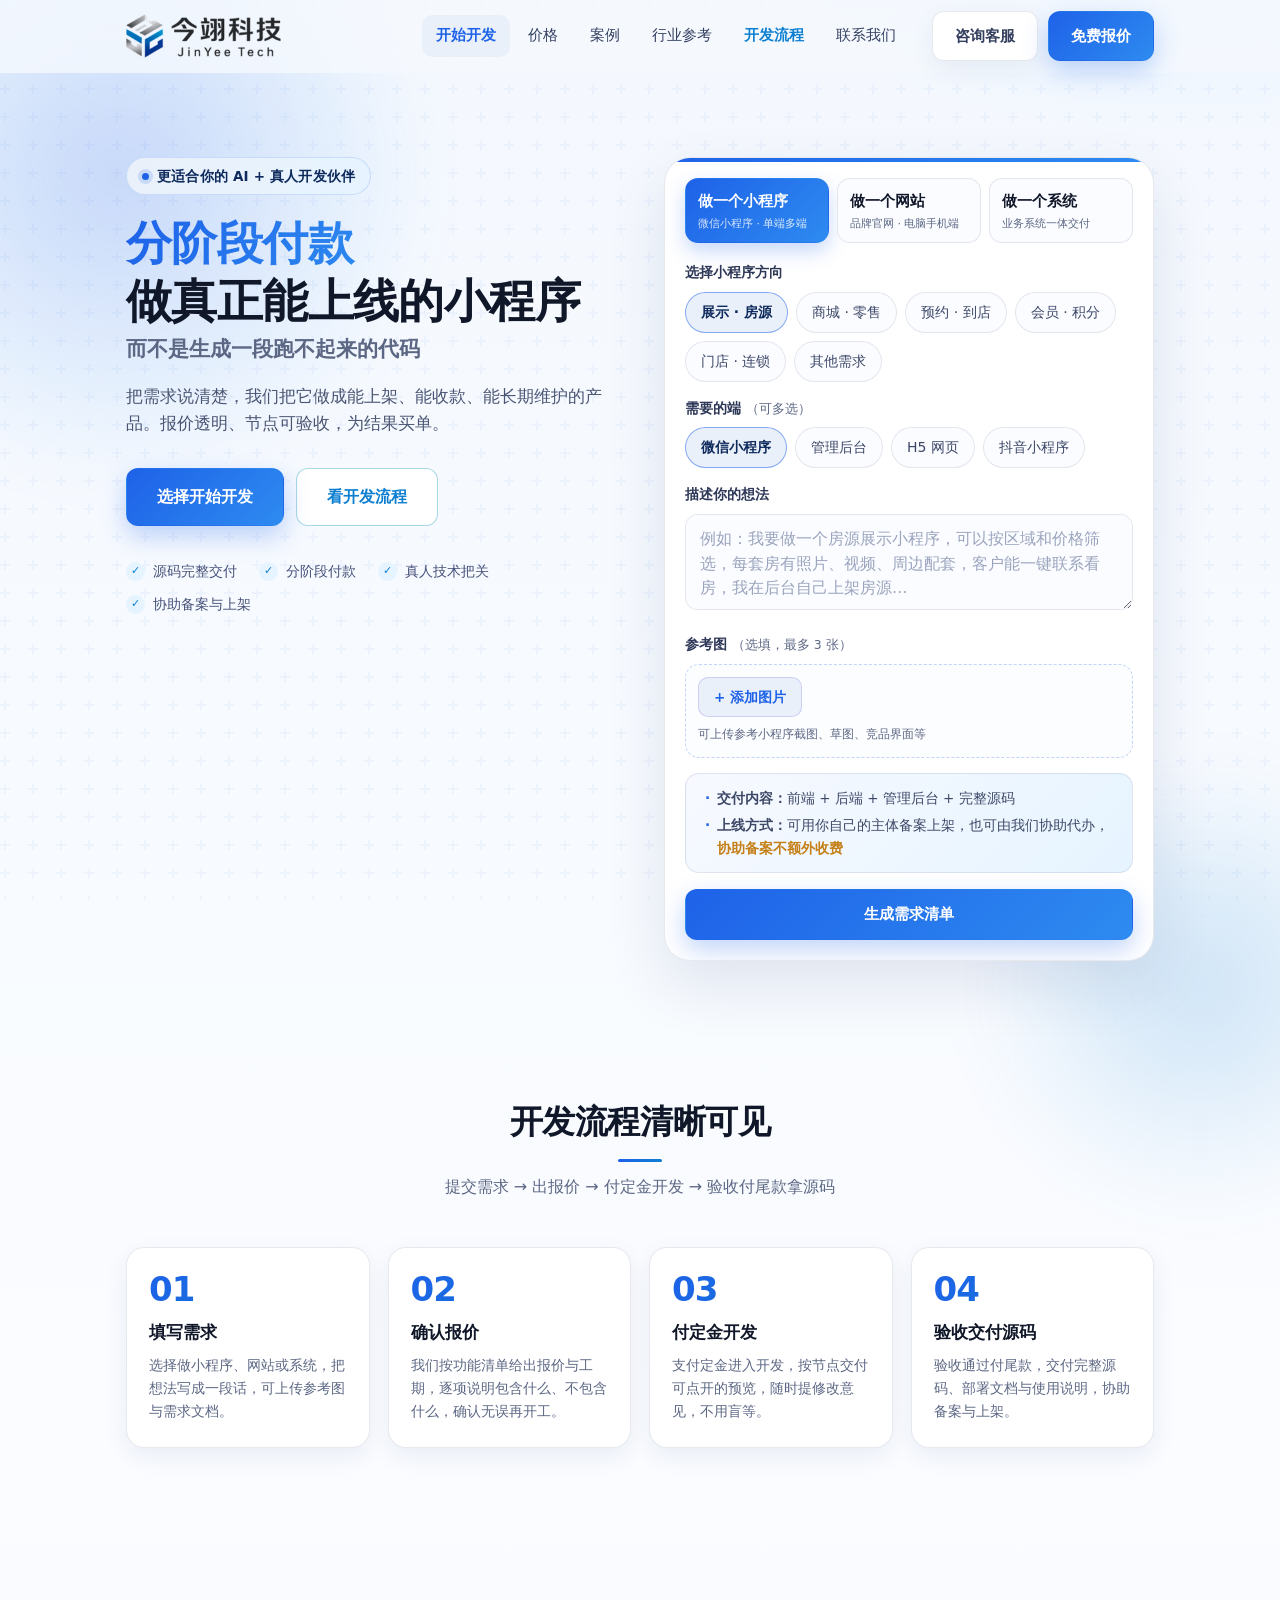
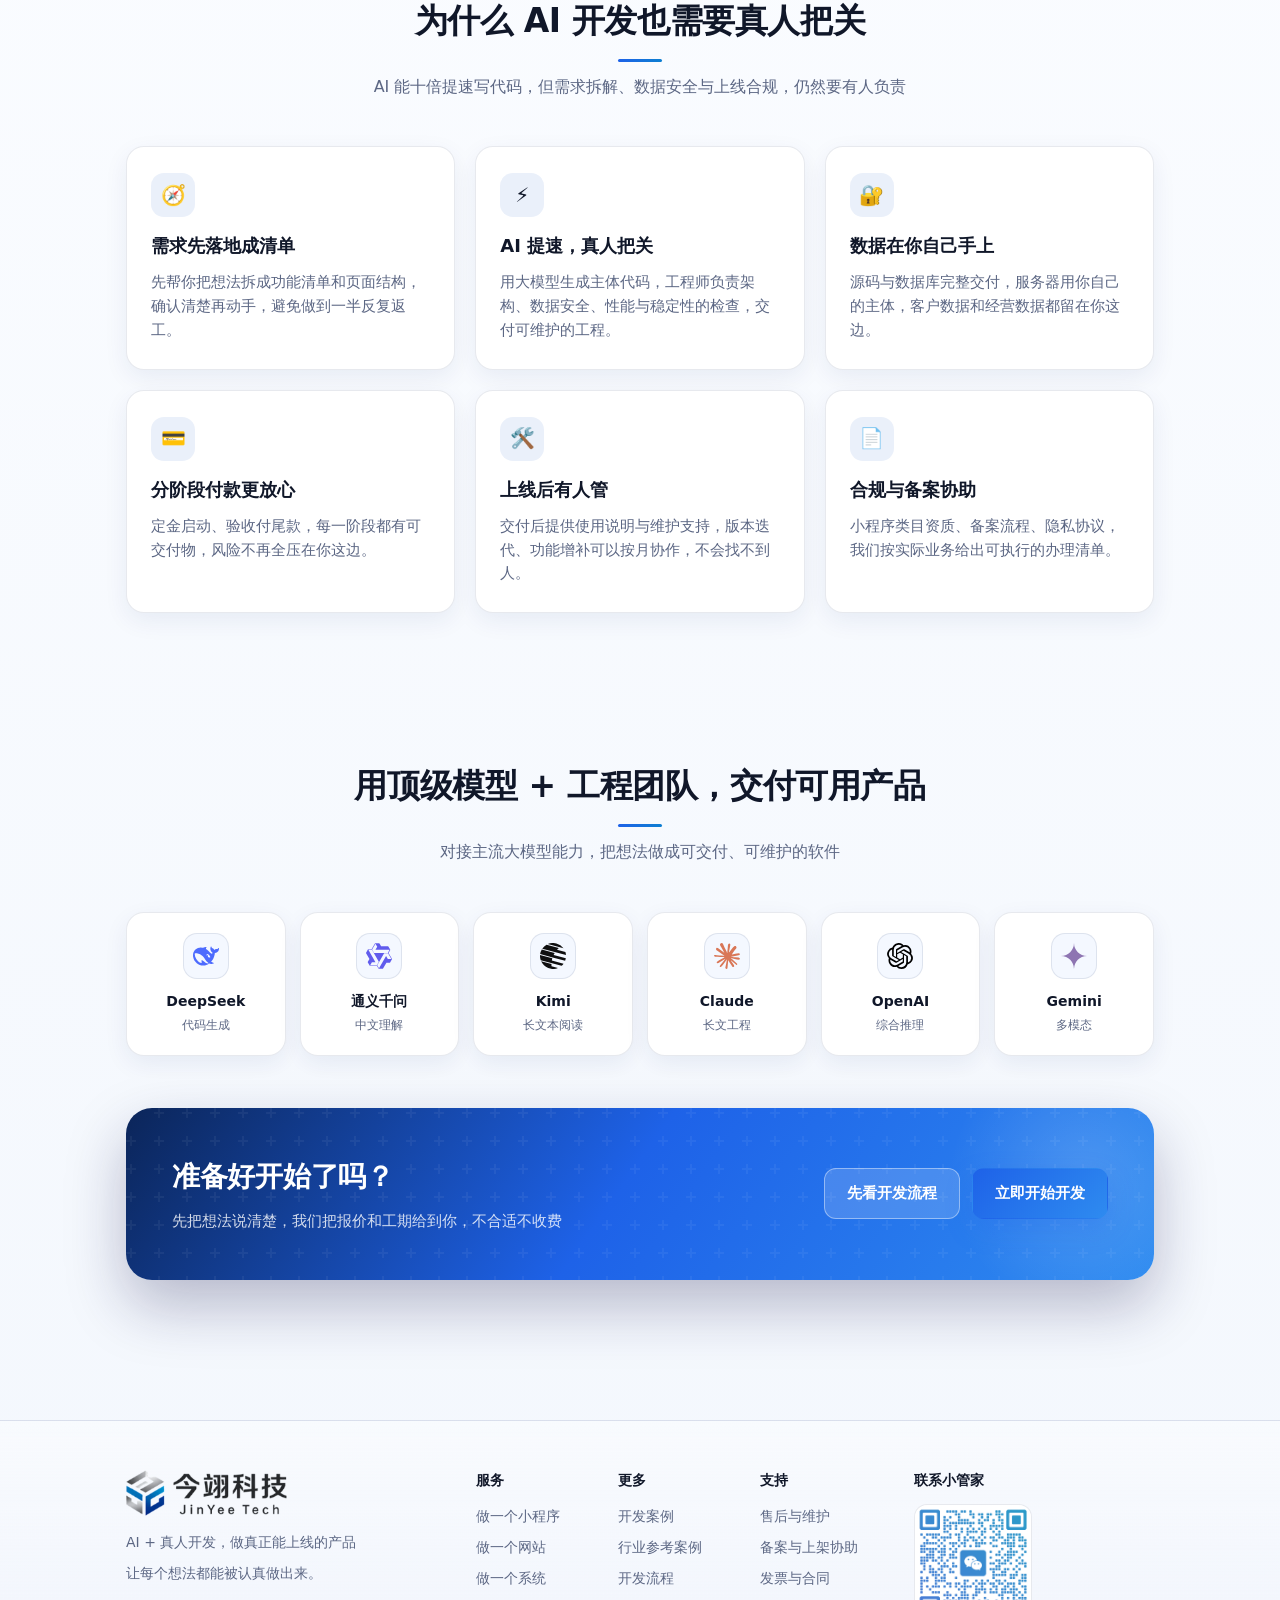
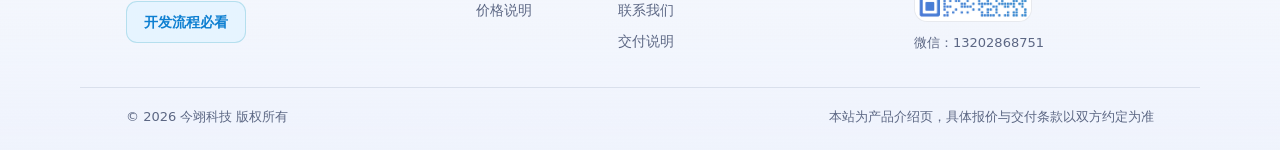
==== index.html @ a33adaff "Auto-push new leads to WeChat via PushPlus (token split)" ====
<!DOCTYPE html>
<html lang="zh-CN">
<head>
<meta charset="UTF-8">
<meta name="viewport" content="width=device-width, initial-scale=1.0">
<title>今翊科技 · AI 赋能开发小程序 | 分阶段付款做真正能上线的产品</title>
<meta name="keywords" content="今翊科技,AI开发小程序,小程序定制,AI赋能开发,分阶段付款,小程序外包,源码交付">
<meta name="description" content="今翊科技——AI + 真人开发，把需求做成能上架、能收款、能长期维护的小程序与系统。分阶段付款，验收付尾款，源码交付。">
<link rel="stylesheet" href="assets/css/style.css">
</head>
<body>

<header class="site-header" id="siteHeader">
  <div class="container header-inner">
    <a class="brand" href="index.html">
      <img class="site-logo" src="assets/img/logo.png" alt="今翊科技 JinYee Tech" width="161" height="46" decoding="async">
    </a>
    <nav class="nav" id="mainNav">
      <a href="index.html#start" class="active">开始开发</a>
      <a href="pricing.html">价格</a>
      <a href="cases.html">案例</a>
      <a href="reference.html">行业参考</a>
      <a href="guide.html" class="nav-guide">开发流程</a>
      <a href="contact.html">联系我们</a>
    </nav>
    <div class="header-actions">
      <a class="btn btn-ghost" href="contact.html">咨询客服</a>
      <a class="btn btn-primary" href="#studio">免费报价</a>
      <button class="nav-toggle" id="navToggle" aria-label="菜单"><span></span><span></span><span></span></button>
    </div>
  </div>
</header>

<main>

<!-- ============ Hero + 报价工作台 ============ -->
<section class="hero" id="start">
  <div class="container hero-grid">
    <div class="hero-copy">
      <div class="eyebrow">更适合你的 AI + 真人开发伙伴</div>
      <h1 class="hero-brand">
        <span>分阶段付款</span>
        <span>做真正能上线的小程序</span>
        <small>而不是生成一段跑不起来的代码</small>
      </h1>
      <p class="hero-desc">把需求说清楚，我们把它做成能上架、能收款、能长期维护的产品。报价透明、节点可验收，为结果买单。</p>
      <div class="hero-ctas">
        <a class="btn btn-primary btn-lg" href="#studio">选择开始开发</a>
        <a class="btn btn-guide btn-lg" href="guide.html">看开发流程</a>
      </div>
      <ul class="hero-trust">
        <li>源码完整交付</li>
        <li>分阶段付款</li>
        <li>真人技术把关</li>
        <li>协助备案与上架</li>
      </ul>
    </div>

    <div class="studio" id="studio">
      <div class="studio-tabs">
        <button type="button" class="studio-tab active" data-panel="panelMini">
          <strong>做一个小程序</strong>
          <span>微信小程序 · 单端多端</span>
        </button>
        <button type="button" class="studio-tab" data-panel="panelWebsite">
          <strong>做一个网站</strong>
          <span>品牌官网 · 电脑手机端</span>
        </button>
        <button type="button" class="studio-tab" data-panel="panelSystem">
          <strong>做一个系统</strong>
          <span>业务系统一体交付</span>
        </button>
      </div>

      <!-- 小程序 -->
      <div class="studio-panel" id="panelMini">
        <div class="field">
          <label>选择小程序方向</label>
          <div class="chip-row" id="miniChips">
            <button type="button" class="chip active" data-name="展示/房源类" data-type="mini" data-id="mini_show">展示 · 房源</button>
            <button type="button" class="chip" data-name="商城 · 零售" data-type="mini" data-id="mini_mall">商城 · 零售</button>
            <button type="button" class="chip" data-name="预约 · 到店服务" data-type="mini" data-id="mini_book">预约 · 到店</button>
            <button type="button" class="chip" data-name="会员 · 积分" data-type="mini" data-id="mini_member">会员 · 积分</button>
            <button type="button" class="chip" data-name="门店 · 多店管理" data-type="mini" data-id="mini_store">门店 · 连锁</button>
            <button type="button" class="chip" data-name="其他需求" data-type="mini" data-id="mini_other" data-other="1">其他需求</button>
          </div>
        </div>
        <div class="field">
          <label>需要的端 <span class="opt">（可多选）</span></label>
          <div class="chip-row" id="miniPlatform" data-multi="1">
            <button type="button" class="chip active" data-value="微信小程序">微信小程序</button>
            <button type="button" class="chip" data-value="管理后台">管理后台</button>
            <button type="button" class="chip" data-value="H5 手机网页">H5 网页</button>
            <button type="button" class="chip" data-value="抖音小程序">抖音小程序</button>
          </div>
        </div>
        <div class="field">
          <label>描述你的想法</label>
          <textarea id="miniPrompt" placeholder="例如：我要做一个房源展示小程序，可以按区域和价格筛选，每套房有照片、视频、周边配套，客户能一键联系看房，我在后台自己上架房源…"></textarea>
        </div>
        <div class="field">
          <label>参考图 <span class="opt">（选填，最多 3 张）</span></label>
          <div class="img-upload" data-upload="miniImages" data-max="3">
            <div class="img-upload-previews" id="miniImagePreviews"></div>
            <label class="img-upload-btn">
              <input type="file" id="miniImages" accept="image/*" multiple hidden>
              <span>+ 添加图片</span>
            </label>
            <p class="img-upload-tip">可上传参考小程序截图、草图、竞品界面等</p>
          </div>
        </div>
        <div class="price-note">
          <ul class="price-note-list">
            <li><strong>交付内容：</strong>前端 + 后端 + 管理后台 + 完整源码</li>
            <li><strong>上线方式：</strong>可用你自己的主体备案上架，也可由我们协助代办，<em>协助备案不额外收费</em></li>
          </ul>
        </div>
        <button type="button" class="btn btn-primary btn-block" id="btnQuoteMini">生成需求清单</button>
        <div class="quote-box" id="quoteMini" hidden></div>
      </div>

      <!-- 网站 -->
      <div class="studio-panel" id="panelWebsite" hidden>
        <div class="field">
          <label>是否需要管理后台</label>
          <div class="chip-row" id="websiteChips">
            <button type="button" class="chip active" data-value="0">静态展示</button>
            <button type="button" class="chip" data-value="1">要后台可自助更新</button>
          </div>
        </div>
        <div class="field">
          <label>描述你想要的网站</label>
          <textarea id="websitePrompt" placeholder="例如：我要做一个品牌官网，主打高端定制服务，需要首页、产品、案例、关于我们、咨询留言，电脑和手机都要好看…"></textarea>
        </div>
        <div class="field">
          <label>参考图 <span class="opt">（选填，最多 3 张）</span></label>
          <div class="img-upload" data-upload="websiteImages" data-max="3">
            <div class="img-upload-previews" id="websiteImagePreviews"></div>
            <label class="img-upload-btn">
              <input type="file" id="websiteImages" accept="image/*" multiple hidden>
              <span>+ 添加图片</span>
            </label>
            <p class="img-upload-tip">可上传你喜欢的网站截图、品牌 VI、Logo 等</p>
          </div>
        </div>
        <div class="price-note">
          <ul class="price-note-list">
            <li><strong>自己部署：</strong>自购服务器与域名，我们交付源码并协助上线</li>
            <li><strong>用我们的：</strong>也可先挂我们的域名做展示，<em>展示期免费</em></li>
          </ul>
        </div>
        <button type="button" class="btn btn-primary btn-block" id="btnQuoteWebsite">生成需求清单</button>
        <div class="quote-box" id="quoteWebsite" hidden></div>
      </div>

      <!-- 系统 -->
      <div class="studio-panel" id="panelSystem" hidden>
        <div class="field">
          <label>选择系统方向</label>
          <div class="chip-row" id="systemChips">
            <button type="button" class="chip active" data-name="进销存 / 库存" data-type="system" data-id="sys_stock">进销存</button>
            <button type="button" class="chip" data-name="客户 CRM" data-type="system" data-id="sys_crm">客户管理</button>
            <button type="button" class="chip" data-name="订单 / 派单" data-type="system" data-id="sys_order">订单派单</button>
            <button type="button" class="chip" data-name="内部办公 / 审批" data-type="system" data-id="sys_oa">内部办公</button>
            <button type="button" class="chip" data-name="数据看板" data-type="system" data-id="sys_dash">数据看板</button>
            <button type="button" class="chip" data-name="其他需求" data-type="system" data-id="sys_other" data-other="1">其他需求</button>
          </div>
        </div>
        <div class="field">
          <label>描述你的业务</label>
          <textarea id="systemPrompt" placeholder="例如：做一个订单派单系统，客户下单后自动分给就近师傅，师傅在小程序接单、上传完工照片，后台能看订单和提成…"></textarea>
        </div>
        <div class="field">
          <label>需求文档 <span class="opt">（选填，PDF / Word，不超过 5MB）</span></label>
          <div class="doc-upload" id="systemDocUpload">
            <label class="doc-upload-btn">
              <input type="file" id="systemDoc" accept=".pdf,.doc,.docx,.xls,.xlsx,.ppt,.pptx,.txt,.csv" hidden>
              <span id="systemDocLabel">+ 上传文档</span>
            </label>
            <button type="button" class="doc-upload-clear" id="systemDocClear" hidden>移除</button>
            <p class="img-upload-tip" style="width:100%">可上传需求说明、流程图、Excel 表单等，非必填</p>
          </div>
        </div>
        <div class="price-note">
          <ul class="price-note-list">
            <li><strong>安装部署：</strong>系统上线需自备服务器与域名，我们负责部署调通</li>
            <li><strong>建议：</strong>涉及下单交易的系统，服务器以年付形式自行采购更稳妥</li>
          </ul>
        </div>
        <button type="button" class="btn btn-accent btn-block" id="btnQuoteSystem">生成需求清单</button>
        <div class="quote-box" id="quoteSystem" hidden></div>
      </div>
    </div>
  </div>
</section>

<!-- ============ 流程 ============ -->
<section class="section" id="process">
  <div class="container">
    <div class="section-head reveal">
      <h2>开发流程清晰可见</h2>
      <p>提交需求 → 出报价 → 付定金开发 → 验收付尾款拿源码</p>
    </div>
    <div class="process-grid">
      <div class="process-item reveal">
        <div class="num">01</div>
        <h3>填写需求</h3>
        <p>选择做小程序、网站或系统，把想法写成一段话，可上传参考图与需求文档。</p>
      </div>
      <div class="process-item reveal">
        <div class="num">02</div>
        <h3>确认报价</h3>
        <p>我们按功能清单给出报价与工期，逐项说明包含什么、不包含什么，确认无误再开工。</p>
      </div>
      <div class="process-item reveal">
        <div class="num">03</div>
        <h3>付定金开发</h3>
        <p>支付定金进入开发，按节点交付可点开的预览，随时提修改意见，不用盲等。</p>
      </div>
      <div class="process-item reveal">
        <div class="num">04</div>
        <h3>验收交付源码</h3>
        <p>验收通过付尾款，交付完整源码、部署文档与使用说明，协助备案与上架。</p>
      </div>
    </div>
  </div>
</section>

<!-- ============ 为什么选择 ============ -->
<section class="section">
  <div class="container">
    <div class="section-head reveal">
      <h2>为什么 AI 开发也需要真人把关</h2>
      <p>AI 能十倍提速写代码，但需求拆解、数据安全与上线合规，仍然要有人负责</p>
    </div>
    <div class="card-grid grid-3">
      <div class="card reveal">
        <div class="card-icon">🧭</div>
        <h3>需求先落地成清单</h3>
        <p>先帮你把想法拆成功能清单和页面结构，确认清楚再动手，避免做到一半反复返工。</p>
      </div>
      <div class="card reveal">
        <div class="card-icon">⚡</div>
        <h3>AI 提速，真人把关</h3>
        <p>用大模型生成主体代码，工程师负责架构、数据安全、性能与稳定性的检查，交付可维护的工程。</p>
      </div>
      <div class="card reveal">
        <div class="card-icon">🔐</div>
        <h3>数据在你自己手上</h3>
        <p>源码与数据库完整交付，服务器用你自己的主体，客户数据和经营数据都留在你这边。</p>
      </div>
      <div class="card reveal">
        <div class="card-icon">💳</div>
        <h3>分阶段付款更放心</h3>
        <p>定金启动、验收付尾款，每一阶段都有可交付物，风险不再全压在你这边。</p>
      </div>
      <div class="card reveal">
        <div class="card-icon">🛠️</div>
        <h3>上线后有人管</h3>
        <p>交付后提供使用说明与维护支持，版本迭代、功能增补可以按月协作，不会找不到人。</p>
      </div>
      <div class="card reveal">
        <div class="card-icon">📄</div>
        <h3>合规与备案协助</h3>
        <p>小程序类目资质、备案流程、隐私协议，我们按实际业务给出可执行的办理清单。</p>
      </div>
    </div>
  </div>
</section>

<!-- ============ AI 能力 ============ -->
<section class="section">
  <div class="container">
    <div class="reveal">
      <div class="section-head">
        <h2>用顶级模型 + 工程团队，交付可用产品</h2>
        <p>对接主流大模型能力，把想法做成可交付、可维护的软件</p>
      </div>
      <div class="brand-grid">
        <div class="brand-card reveal">
          <div class="brand-logo brand-logo-img"><img src="assets/img/ai-brands/deepseek.svg" alt="DeepSeek"></div>
          <strong>DeepSeek</strong><small>代码生成</small>
        </div>
        <div class="brand-card reveal">
          <div class="brand-logo brand-logo-img"><img src="assets/img/ai-brands/qwen.svg" alt="通义千问"></div>
          <strong>通义千问</strong><small>中文理解</small>
        </div>
        <div class="brand-card reveal">
          <div class="brand-logo brand-logo-img"><img src="assets/img/ai-brands/kimi.svg" alt="Kimi"></div>
          <strong>Kimi</strong><small>长文本阅读</small>
        </div>
        <div class="brand-card reveal">
          <div class="brand-logo brand-logo-img"><img src="assets/img/ai-brands/claude.svg" alt="Claude"></div>
          <strong>Claude</strong><small>长文工程</small>
        </div>
        <div class="brand-card reveal">
          <div class="brand-logo brand-logo-img"><img src="assets/img/ai-brands/openai.svg" alt="OpenAI"></div>
          <strong>OpenAI</strong><small>综合推理</small>
        </div>
        <div class="brand-card reveal">
          <div class="brand-logo brand-logo-img"><img src="assets/img/ai-brands/gemini.svg" alt="Gemini"></div>
          <strong>Gemini</strong><small>多模态</small>
        </div>
      </div>
    </div>

    <div class="cta-band reveal" style="margin-top:52px">
      <div>
        <h2>准备好开始了吗？</h2>
        <p>先把想法说清楚，我们把报价和工期给到你，不合适不收费</p>
      </div>
      <div class="cta-band-actions">
        <a class="btn btn-guide-light" href="guide.html">先看开发流程</a>
        <a class="btn btn-primary" href="#start">立即开始开发</a>
      </div>
    </div>
  </div>
</section>

</main>

<footer class="site-footer">
  <div class="container footer-grid">
    <div class="footer-brand">
      <div class="brand">
        <img class="site-logo" src="assets/img/logo.png" alt="今翊科技 JinYee Tech" width="161" height="46" decoding="async">
      </div>
      <p>AI + 真人开发，做真正能上线的产品</p>
      <p class="footer-desc">让每个想法都能被认真做出来。</p>
      <a class="footer-guide-btn" href="guide.html">开发流程必看</a>
    </div>

    <div class="footer-cols">
      <div class="footer-col">
        <h4>服务</h4>
        <a href="index.html#start">做一个小程序</a>
        <a href="index.html#start">做一个网站</a>
        <a href="index.html#start">做一个系统</a>
        <a href="pricing.html">价格说明</a>
      </div>
      <div class="footer-col">
        <h4>更多</h4>
        <a href="cases.html">开发案例</a>
        <a href="reference.html">行业参考案例</a>
        <a href="guide.html">开发流程</a>
        <a href="contact.html">联系我们</a>
        <a href="index.html#process">交付说明</a>
      </div>
      <div class="footer-col">
        <h4>支持</h4>
        <a href="contact.html">售后与维护</a>
        <a href="contact.html">备案与上架协助</a>
        <a href="contact.html">发票与合同</a>
      </div>
    </div>

    <div class="footer-cs">
      <h4>联系小管家</h4>
      <div class="footer-cs-qr" id="footerQr"><img src="assets/img/qrcode.png" alt="微信扫码添加好友"></div>
      <p class="footer-cs-id">微信：<span id="footerWechat">13202868751</span></p>
    </div>
  </div>
  <div class="container footer-bottom">
    <span>© 2026 今翊科技 版权所有</span>
    <span>本站为产品介绍页，具体报价与交付条款以双方约定为准</span>
  </div>
</footer>

<!-- ============ 需求提交弹窗 ============ -->
<div class="modal-mask" id="orderModal" hidden>
  <div class="modal">
    <button class="modal-close" id="modalClose" type="button" aria-label="关闭">×</button>

    <div id="modalStepForm" class="modal-step">
      <h3>提交需求，获取报价</h3>
      <div class="pay-highlight" id="submitHighlight"></div>
      <p class="modal-tip">留个联系方式，我们把报价和工期发给你。需求描述越具体，报价越准。</p>
      <form id="orderForm" style="margin-top:16px">
        <div class="order-field-row">
          <div class="order-field">
            <label for="orderName">称呼</label>
            <input type="text" id="orderName" placeholder="怎么称呼你" autocomplete="off">
          </div>
          <div class="order-field">
            <label for="orderPhone">联系电话 <span class="opt">（手机号或微信号至少留一个）</span></label>
            <input type="tel" id="orderPhone" placeholder="手机号" autocomplete="tel">
          </div>
        </div>
        <div class="order-field">
          <label for="orderWechat">微信号 <span class="opt">（方便报价后联系你）</span></label>
          <input type="text" id="orderWechat" placeholder="方便报价后联系你" autocomplete="off">
        </div>
        <div class="order-field">
          <label for="orderNote">其他说明 <span class="opt">（选填）</span></label>
          <textarea id="orderNote" rows="2" placeholder="期望上线时间、预算范围、参考产品等"></textarea>
        </div>
        <button type="submit" class="btn btn-primary btn-block">生成需求单</button>
      </form>
    </div>

    <div id="modalStepDone" class="modal-step" hidden>
      <div class="success-icon">✓</div>
      <h3>需求单已生成</h3>
      <p class="modal-tip" id="doneTip">需求已提交给工程师，24 小时内联系你。也可以复制下面这段加我微信确认。</p>
      <textarea id="orderOutput" rows="8" readonly style="margin-top:14px;font-size:13px"></textarea>
      <div class="modal-actions">
        <button type="button" class="btn btn-primary" id="copyOrderBtn">一键复制需求单</button>
      </div>
      <div class="qr-inline">
        <img src="assets/img/qrcode.png" alt="微信扫码添加工程师">
        <div class="qr-inline-txt">
          <strong>加我微信，把需求发过来</strong>
          <p>微信 / 电话：<span data-contact-wechat>13202868751</span><br>长按二维码识别添加</p>
        </div>
      </div>
    </div>
</div>
  </div>
</div>

<script>
window.JY = {
  contact: { wechat: "13202868751", phone: "13202868751" },
  // 需求自动推送（PushPlus → 你的微信）。token 分段存放，避免被公开仓库的扫描器抓去乱发消息。
  // 换 token：登录 pushplus.plus → 一对一消息 → 更换token，然后把下面数组整个换掉即可。
  pushTokenParts: ["d806","139b","49e2","4c20","9822","453b","1c77","6aec"],
};
</script>
<script src="assets/js/main.js"></script>
</body>
</html>
---- assets/css/style.css ----
/* 今翊科技 · AI 赋能开发小程序 —— 官网样式
   设计语言：明亮大气 / 玻璃吸顶导航 / 渐变光斑 / 大圆角卡片 / 滚动入场 */

:root {
  --ink: #101729;
  --muted: #5c6784;
  --line: rgba(28, 42, 90, .10);
  --bg: #f6f8fd;
  --surface: #ffffff;
  --brand: #1e62e8;
  --brand-deep: #0e2a5c;
  --brand-soft: #eaf0fa;
  --violet: #2e8bf0;
  --accent: #0d7fd1;
  --accent-soft: #e6f4ff;
  --gold: #c47f16;
  --gold-soft: #fff6e6;
  --danger: #d64545;
  --ok: #12a06a;
  --radius: 18px;
  --radius-lg: 26px;
  --shadow: 0 18px 50px rgba(16, 44, 110, .09);
  --shadow-sm: 0 8px 24px rgba(16, 44, 110, .07);
  --font: "PingFang SC", "Microsoft YaHei", "Noto Sans SC", system-ui, -apple-system, "Segoe UI", sans-serif;
  --header-h: 72px;
}

* { box-sizing: border-box; margin: 0; padding: 0; }
/* hidden 属性优先于任何类选择器的 display */
[hidden] { display: none !important; }
html { scroll-behavior: smooth; -webkit-text-size-adjust: 100%; }
body {
  font-family: var(--font);
  color: var(--ink);
  background:
    radial-gradient(1200px 620px at 8% -12%, rgba(30, 99, 232, .13), transparent 55%),
    radial-gradient(940px 520px at 92% -4%, rgba(56, 182, 255, .12), transparent 52%),
    radial-gradient(700px 460px at 50% 108%, rgba(30, 99, 232, .06), transparent 60%),
    linear-gradient(180deg, #f4f8fe 0%, #fafcff 42%, #f3f7fd 100%);
  min-height: 100vh;
  line-height: 1.65;
  font-size: 15.5px;
}
a { color: inherit; text-decoration: none; }
img { max-width: 100%; display: block; }
button, input, select, textarea { font: inherit; color: inherit; }
ul { list-style: none; }

.container {
  width: min(1120px, 100%);
  margin: 0 auto;
  padding-left: clamp(20px, 5vw, 46px);
  padding-right: clamp(20px, 5vw, 46px);
}

#start, #studio, #process, #cases, #contact { scroll-margin-top: calc(var(--header-h) + 18px); }

/* ================= Header ================= */
.site-header {
  position: sticky; top: 0; z-index: 100;
  backdrop-filter: blur(16px);
  -webkit-backdrop-filter: blur(16px);
  background: rgba(246, 249, 254, .80);
  border-bottom: 1px solid transparent;
  transition: border-color .25s, background .25s, box-shadow .25s;
}
.site-header.scrolled {
  border-bottom-color: var(--line);
  background: rgba(246, 249, 254, .94)
  box-shadow: 0 6px 24px rgba(16, 44, 110, .05);
}
.header-inner {
  display: flex; align-items: center; gap: 22px;
  min-height: var(--header-h);
}
.brand { display: flex; align-items: center; gap: 11px; flex-shrink: 0; }
.brand-mark {
  width: 40px; height: 40px; border-radius: 12px;
  display: grid; place-items: center;
  background: #1e62e8;
  color: #fff; font-weight: 800; font-size: 17px;
  box-shadow: 0 8px 20px rgba(30, 98, 232, .28);
  letter-spacing: -.5px;
}
.brand-text { display: flex; flex-direction: column; line-height: 1.15; }
.brand-text strong { font-size: 17px; font-weight: 800; letter-spacing: .2px; }
.brand-text em { font-style: normal; font-size: 11px; color: var(--muted); letter-spacing: .3px; }

.nav { display: flex; align-items: center; gap: 4px; margin-left: auto; }
.nav a {
  padding: 9px 14px; border-radius: 10px; font-size: 14.5px;
  color: #364263; transition: background .2s, color .2s; white-space: nowrap;
}
.nav a:hover { background: var(--brand-soft); color: var(--brand); }
.nav a.active { color: var(--brand); font-weight: 700; background: var(--brand-soft); }
.nav-guide { color: var(--accent) !important; font-weight: 600; }

.header-actions { display: flex; align-items: center; gap: 10px; flex-shrink: 0; }
.nav-toggle {
  display: none; width: 42px; height: 42px; border: 1px solid var(--line);
  background: var(--surface); border-radius: 12px; cursor: pointer;
  padding: 11px 10px; flex-direction: column; justify-content: space-between;
}
.nav-toggle span { display: block; height: 2px; background: var(--ink); border-radius: 2px; }

/* ================= Buttons ================= */
.btn {
  display: inline-flex; align-items: center; justify-content: center; gap: 8px;
  padding: 12px 22px; border-radius: 12px; border: 1px solid transparent;
  font-size: 15px; font-weight: 600; cursor: pointer; white-space: nowrap;
  transition: transform .18s, box-shadow .2s, background .2s, color .2s, border-color .2s;
}
.btn-primary {
  background: linear-gradient(135deg, var(--brand), var(--violet));
  color: #fff; box-shadow: 0 10px 26px rgba(30, 99, 232, .28);
}
.btn-primary:hover { transform: translateY(-2px); box-shadow: 0 14px 32px rgba(30, 99, 232, .34); }
.btn-accent { background: linear-gradient(135deg, #0d7fd1, #38b6ff); color: #fff; box-shadow: 0 10px 26px rgba(8, 145, 178, .26); }
.btn-accent:hover { transform: translateY(-2px); }
.btn-ghost { background: var(--surface); border-color: var(--line); color: #35405f; box-shadow: var(--shadow-sm); }
.btn-ghost:hover { border-color: rgba(30, 99, 232, .35); color: var(--brand); }
.btn-guide { background: #fff; border-color: rgba(8, 145, 178, .35); color: var(--accent); }
.btn-guide:hover { background: var(--accent-soft); }
.btn-guide-light { background: rgba(255,255,255,.16); border-color: rgba(255,255,255,.42); color: #fff; }
.btn-guide-light:hover { background: rgba(255,255,255,.26); }
.btn-block { width: 100%; }
.btn-lg { padding: 15px 30px; font-size: 16px; }

/* ================= Hero ================= */
.hero { padding: clamp(52px, 7vw, 84px) 0 clamp(40px, 5vw, 64px); }
.hero-grid {
  display: grid; grid-template-columns: minmax(0, 1fr) minmax(0, 1.02fr);
  gap: clamp(32px, 4.5vw, 60px); align-items: start;
}
.eyebrow {
  display: inline-flex; align-items: center; gap: 8px;
  padding: 7px 15px; border-radius: 999px;
  background: linear-gradient(135deg, var(--brand-soft), var(--accent-soft));
  border: 1px solid rgba(30, 99, 232, .16);
  color: var(--brand-deep); font-size: 13.5px; font-weight: 700; letter-spacing: .2px;
  margin-bottom: 20px;
}
.eyebrow::before {
  content: ""; width: 7px; height: 7px; border-radius: 50%;
  background: var(--brand); box-shadow: 0 0 0 4px rgba(30, 99, 232, .16);
}
.hero-brand { display: flex; flex-direction: column; gap: 2px; font-size: clamp(30px, 4.1vw, 46px); line-height: 1.22; font-weight: 900; letter-spacing: -.6px; }
.hero-brand span:nth-child(1) {
  background: linear-gradient(120deg, var(--brand), var(--violet) 55%, var(--accent));
  -webkit-background-clip: text; background-clip: text; color: transparent;
}
.hero-brand small { font-size: clamp(17px, 2vw, 21px); font-weight: 600; color: var(--muted); letter-spacing: 0; margin-top: 6px; }
.hero-desc { margin-top: 20px; font-size: 16.5px; color: #4a5573; max-width: 30em; }
.hero-ctas { margin-top: 30px; display: flex; flex-wrap: wrap; gap: 12px; }

.hero-trust { margin-top: 34px; display: flex; flex-wrap: wrap; gap: 10px 22px; }
.hero-trust li { display: flex; align-items: center; gap: 8px; font-size: 14px; color: #47527a; font-weight: 500; }
.hero-trust li::before {
  content: "✓"; width: 19px; height: 19px; border-radius: 50%;
  display: grid; place-items: center; flex-shrink: 0;
  background: var(--accent-soft); color: var(--accent); font-size: 11px; font-weight: 800;
}

/* ================= Studio 报价工作台 ================= */
.studio {
  background: var(--surface); border: 1px solid var(--line);
  border-radius: var(--radius-lg); box-shadow: 0 24px 60px rgba(16, 44, 110, .11);
  padding: 20px; position: relative; overflow: hidden;
}
.studio::before {
  content: ""; position: absolute; inset: 0 0 auto 0; height: 4px;
  background: linear-gradient(90deg, var(--brand), var(--violet), var(--accent));
}
.studio-tabs { display: grid; grid-template-columns: repeat(3, 1fr); gap: 8px; margin-bottom: 18px; }
.studio-tab {
  text-align: left; padding: 11px 12px; border-radius: 13px;
  border: 1px solid var(--line); background: #fbfcff; cursor: pointer;
  display: flex; flex-direction: column; gap: 2px; transition: all .2s;
}
.studio-tab strong { font-size: 14.5px; font-weight: 700; }
.studio-tab span { font-size: 11px; color: var(--muted); line-height: 1.4; }
.studio-tab:hover { border-color: rgba(30, 99, 232, .3); }
.studio-tab.active {
  border-color: transparent; color: #fff;
  background: linear-gradient(135deg, var(--brand), var(--violet));
  box-shadow: 0 8px 20px rgba(30, 99, 232, .25);
}
.studio-tab.active span { color: rgba(255, 255, 255, .82); }

.field { margin-bottom: 15px; }
.field > label { display: block; font-size: 13.5px; font-weight: 700; margin-bottom: 8px; color: #2d3757; }
.field > label .opt { font-weight: 400; color: var(--muted); font-size: 12.5px; }

.chip-row { display: flex; flex-wrap: wrap; gap: 8px; }
.chip {
  padding: 8px 15px; border-radius: 999px; border: 1px solid var(--line);
  background: #fbfcff; cursor: pointer; font-size: 14px; color: #3c4768;
  transition: all .18s;
}
.chip:hover { border-color: rgba(30, 99, 232, .35); color: var(--brand); }
.chip.active {
  background: var(--brand-soft); border-color: rgba(30, 99, 232, .5);
  color: var(--brand-deep); font-weight: 700;
}

textarea, input[type="text"], input[type="tel"] {
  width: 100%; padding: 12px 14px; border-radius: 13px;
  border: 1px solid var(--line); background: #fbfcff; outline: none;
  transition: border-color .2s, box-shadow .2s, background .2s; resize: vertical;
}
textarea { min-height: 96px; line-height: 1.6; }
textarea:focus, input:focus {
  border-color: rgba(30, 99, 232, .5); background: #fff;
  box-shadow: 0 0 0 4px rgba(30, 99, 232, .1);
}
textarea::placeholder, input::placeholder { color: #9aa4bd; }

/* 上传区 */
.img-upload { border: 1.5px dashed rgba(30, 99, 232, .26); border-radius: 14px; padding: 12px; background: #fcfdff; }
.img-upload-previews { display: flex; flex-wrap: wrap; gap: 8px; }
.img-upload-previews:not(:empty) { margin-bottom: 10px; }
.img-thumb { position: relative; width: 62px; height: 62px; border-radius: 10px; overflow: hidden; border: 1px solid var(--line); }
.img-thumb img { width: 100%; height: 100%; object-fit: cover; }
.img-thumb button {
  position: absolute; top: 2px; right: 2px; width: 18px; height: 18px;
  border-radius: 50%; border: 0; background: rgba(16, 23, 41, .72); color: #fff;
  font-size: 12px; line-height: 1; cursor: pointer; display: grid; place-items: center;
}
.img-upload-btn, .doc-upload-btn {
  display: inline-flex; align-items: center; gap: 6px; cursor: pointer;
  padding: 8px 15px; border-radius: 10px; background: var(--brand-soft);
  color: var(--brand); font-size: 13.5px; font-weight: 700; border: 1px solid rgba(67,56,202,.18);
}
.img-upload-btn:hover, .doc-upload-btn:hover { background: #dde9fb; }
.img-upload-tip { font-size: 12px; color: var(--muted); margin-top: 8px; }
.doc-upload { display: flex; align-items: center; gap: 10px; flex-wrap: wrap; }
.doc-upload-clear {
  padding: 7px 13px; border-radius: 10px; border: 1px solid var(--line);
  background: #fff; cursor: pointer; font-size: 13px; color: var(--danger);
}

.price-note {
  background: linear-gradient(135deg, #f7f9ff, var(--accent-soft));
  border: 1px solid var(--line); border-radius: 14px; padding: 13px 15px; margin-bottom: 16px;
}
.price-note-list li { font-size: 13.5px; color: #3d4867; padding-left: 16px; position: relative; }
.price-note-list li + li { margin-top: 5px; }
.price-note-list li::before { content: "·"; position: absolute; left: 4px; font-weight: 900; color: var(--brand); }
.price-note-list em { font-style: normal; color: var(--gold); font-weight: 700; }
.price-note-list a { color: var(--brand); font-weight: 700; text-decoration: underline; }

/* 报价结果 */
.quote-box {
  margin-top: 14px; border-radius: 15px; padding: 16px 17px;
  background: linear-gradient(135deg, #0b1730, #123a8c); color: #fff;
}
.quote-box h4 { font-size: 14px; font-weight: 700; opacity: .8; margin-bottom: 10px; }
.quote-row { display: flex; justify-content: space-between; align-items: baseline; padding: 7px 0; border-bottom: 1px dashed rgba(255,255,255,.16); font-size: 14px; }
.quote-row:last-of-type { border-bottom: 0; }
.quote-row strong { font-size: 19px; font-weight: 800; }
.quote-row .gold { color: #ffd07a; }
.quote-note { margin-top: 10px; font-size: 12.5px; opacity: .72; line-height: 1.6; }

/* ================= Section ================= */
.section { padding: clamp(48px, 6vw, 76px) 0; }
.section-head { text-align: center; max-width: 40em; margin: 0 auto clamp(30px, 4vw, 46px); }
.section-head h2 { font-size: clamp(24px, 3vw, 33px); font-weight: 900; letter-spacing: -.4px; line-height: 1.3; }
.section-head p { margin-top: 12px; color: var(--muted); font-size: 16px; }
.section-head.left { text-align: left; margin-left: 0; }

.process-grid { display: grid; grid-template-columns: repeat(4, 1fr); gap: 18px; }
.process-item {
  background: var(--surface); border: 1px solid var(--line); border-radius: var(--radius);
  padding: 24px 22px; box-shadow: var(--shadow-sm); position: relative; overflow: hidden;
  transition: transform .22s, box-shadow .22s;
}
.process-item:hover { transform: translateY(-4px); box-shadow: var(--shadow); }
.process-item .num {
  font-size: 34px; font-weight: 900; line-height: 1; letter-spacing: -1px;
  background: linear-gradient(135deg, var(--brand), var(--accent));
  -webkit-background-clip: text; background-clip: text; color: transparent;
  margin-bottom: 12px;
}
.process-item h3 { font-size: 17px; font-weight: 800; margin-bottom: 8px; }
.process-item p { font-size: 14px; color: var(--muted); }

/* 能力 / AI 品牌墙 */
.brand-grid { display: grid; grid-template-columns: repeat(6, 1fr); gap: 14px; }
.brand-card {
  background: var(--surface); border: 1px solid var(--line); border-radius: var(--radius);
  padding: 20px 14px; text-align: center; box-shadow: var(--shadow-sm);
  transition: transform .22s, box-shadow .22s, border-color .22s;
}
.brand-card:hover { transform: translateY(-4px); box-shadow: var(--shadow); border-color: rgba(67,56,202,.28); }
.brand-logo {
  width: 46px; height: 46px; margin: 0 auto 11px; border-radius: 14px;
  display: grid; place-items: center; font-size: 19px; font-weight: 800; color: #fff;
  letter-spacing: -.5px;
}
.brand-card strong { font-size: 14px; font-weight: 700; display: block; }
.brand-card small { display: block; font-size: 11.5px; color: var(--muted); margin-top: 3px; }

/* CTA band */
.cta-band {
  border-radius: var(--radius-lg); padding: clamp(30px, 4vw, 46px);
  background: linear-gradient(125deg, #0b2559, #1e63e8 48%, #2e8bf0);
  color: #fff; display: flex; align-items: center; justify-content: space-between;
  gap: 26px; flex-wrap: wrap; box-shadow: 0 26px 60px rgba(23, 22, 74, .28);
  position: relative; overflow: hidden;
}
.cta-band::after {
  content: ""; position: absolute; right: -70px; top: -70px; width: 280px; height: 280px;
  border-radius: 50%; background: radial-gradient(circle, rgba(255,255,255,.16), transparent 68%);
}
.cta-band h2 { font-size: clamp(21px, 2.6vw, 28px); font-weight: 900; letter-spacing: -.3px; }
.cta-band p { margin-top: 9px; color: rgba(255, 255, 255, .82); font-size: 15px; }
.cta-band-actions { display: flex; gap: 12px; flex-wrap: wrap; position: relative; z-index: 1; }

/* 卡片网格（通用） */
.card-grid { display: grid; gap: 20px; }
.grid-2 { grid-template-columns: repeat(2, 1fr); }
.grid-3 { grid-template-columns: repeat(3, 1fr); }
.card {
  background: var(--surface); border: 1px solid var(--line); border-radius: var(--radius);
  padding: 26px 24px; box-shadow: var(--shadow-sm); transition: transform .22s, box-shadow .22s;
}
.card:hover { transform: translateY(-4px); box-shadow: var(--shadow); }
.card h3 { font-size: 18px; font-weight: 800; margin-bottom: 10px; }
.card p { font-size: 14.5px; color: var(--muted); }
.card-icon {
  width: 44px; height: 44px; border-radius: 13px; display: grid; place-items: center;
  font-size: 20px; margin-bottom: 14px; background: var(--brand-soft);
}

/* 价格表 */
.plan {
  background: var(--surface); border: 1px solid var(--line); border-radius: var(--radius-lg);
  padding: 28px 26px; box-shadow: var(--shadow-sm); display: flex; flex-direction: column;
  transition: transform .22s, box-shadow .22s, border-color .22s;
}
.plan:hover { transform: translateY(-4px); box-shadow: var(--shadow); }
.plan.featured { border-color: rgba(30, 99, 232, .42); box-shadow: 0 22px 54px rgba(30, 99, 232, .16); position: relative; }
.plan-tag {
  position: absolute; top: -13px; left: 26px; padding: 5px 14px; border-radius: 999px;
  background: linear-gradient(135deg, var(--brand), var(--violet)); color: #fff;
  font-size: 12px; font-weight: 700; box-shadow: 0 8px 18px rgba(67,56,202,.3);
}
.plan h3 { font-size: 19px; font-weight: 800; }
.plan .plan-sub { font-size: 13.5px; color: var(--muted); margin-top: 5px; }
.plan-price { margin: 18px 0 6px; display: flex; align-items: baseline; gap: 6px; }
.plan-price strong { font-size: 34px; font-weight: 900; letter-spacing: -1px;
  background: linear-gradient(135deg, var(--brand), var(--accent)); -webkit-background-clip: text; background-clip: text; color: transparent; }
.plan-price span { font-size: 13px; color: var(--muted); }
.plan-price .unit { font-size: 15px; font-weight: 700; color: var(--ink); }
.plan-deposit { font-size: 13px; color: var(--gold); font-weight: 700; background: var(--gold-soft);
  display: inline-block; padding: 4px 11px; border-radius: 8px; }
.plan ul { margin: 18px 0 22px; display: flex; flex-direction: column; gap: 9px; }
.plan li { font-size: 14px; color: #3f4a6b; padding-left: 23px; position: relative; line-height: 1.55; }
.plan li::before {
  content: "✓"; position: absolute; left: 0; top: 1px; width: 16px; height: 16px;
  border-radius: 50%; background: var(--brand-soft); color: var(--brand);
  font-size: 10px; font-weight: 800; display: grid; place-items: center;
}
.plan .btn { margin-top: auto; }

/* 案例 */
.case-grid { display: grid; grid-template-columns: repeat(3, 1fr); gap: 20px; }
.case-card {
  background: var(--surface); border: 1px solid var(--line); border-radius: var(--radius);
  overflow: hidden; box-shadow: var(--shadow-sm); transition: transform .22s, box-shadow .22s;
}
.case-card:hover { transform: translateY(-4px); box-shadow: var(--shadow); }
.case-thumb {
  height: 168px; display: grid; place-items: center; color: #fff; font-weight: 800;
  font-size: 15px; letter-spacing: .5px; position: relative;
}
.case-thumb .tag {
  position: absolute; left: 12px; top: 12px; padding: 4px 11px; border-radius: 999px;
  background: rgba(255,255,255,.22); backdrop-filter: blur(6px); font-size: 11.5px; font-weight: 700;
}
.case-body { padding: 20px 20px 22px; }
.case-body h3 { font-size: 16.5px; font-weight: 800; margin-bottom: 8px; }
.case-body p { font-size: 13.5px; color: var(--muted); }
.case-tags { display: flex; flex-wrap: wrap; gap: 6px; margin-top: 13px; }
.case-tags span {
  font-size: 11.5px; padding: 4px 10px; border-radius: 7px;
  background: var(--brand-soft); color: var(--brand); font-weight: 600;
}

/* FAQ / 折叠 */
.faq-list { display: flex; flex-direction: column; gap: 12px; max-width: 840px; margin: 0 auto; }
.faq-item { background: var(--surface); border: 1px solid var(--line); border-radius: var(--radius); overflow: hidden; box-shadow: var(--shadow-sm); }
.faq-q {
  width: 100%; text-align: left; padding: 18px 22px; background: none; border: 0; cursor: pointer;
  font-size: 16px; font-weight: 700; display: flex; align-items: center; justify-content: space-between; gap: 14px;
}
.faq-q::after { content: "+"; font-size: 22px; font-weight: 400; color: var(--brand); transition: transform .25s; flex-shrink: 0; }
.faq-item.open .faq-q::after { transform: rotate(45deg); }
.faq-a { max-height: 0; overflow: hidden; transition: max-height .3s ease; }
.faq-a > div { padding: 0 22px 20px; font-size: 14.5px; color: #46516f; line-height: 1.75; }
.faq-item.open .faq-a { max-height: 620px; }

/* 步骤时间轴 */
.steps { display: flex; flex-direction: column; gap: 0; max-width: 800px; margin: 0 auto; }
.step { display: grid; grid-template-columns: 56px 1fr; gap: 20px; padding-bottom: 26px; position: relative; }
.step:not(:last-child)::before {
  content: ""; position: absolute; left: 27px; top: 56px; bottom: 0; width: 2px;
  background: linear-gradient(180deg, rgba(67,56,202,.28), rgba(8,145,178,.14));
}
.step-num {
  width: 56px; height: 56px; border-radius: 18px; display: grid; place-items: center;
  background: linear-gradient(135deg, var(--brand), var(--violet)); color: #fff;
  font-weight: 900; font-size: 19px; box-shadow: 0 10px 24px rgba(67,56,202,.26); z-index: 1;
}
.step > div:last-child { padding-top: 6px; }
.step h3 { font-size: 18px; font-weight: 800; margin-bottom: 8px; }
.step p { font-size: 14.5px; color: var(--muted); }

/* 联系 */
.contact-grid { display: grid; grid-template-columns: 1.15fr .85fr; gap: 24px; align-items: start; }
.contact-list { display: flex; flex-direction: column; gap: 15px; }
.contact-item { display: flex; gap: 14px; align-items: flex-start; }
.contact-item .ci-icon {
  width: 42px; height: 42px; border-radius: 13px; background: var(--brand-soft);
  display: grid; place-items: center; font-size: 18px; flex-shrink: 0;
}
.contact-item strong { display: block; font-size: 12.5px; color: var(--muted); font-weight: 600; margin-bottom: 2px; }
.contact-item span { font-size: 16px; font-weight: 700; }
.qr-card { background: var(--surface); border: 1px solid var(--line); border-radius: var(--radius); padding: 24px; text-align: center; box-shadow: var(--shadow-sm); }
.qr-box {
  width: 168px; height: 168px; margin: 0 auto 14px; border-radius: 16px;
  background: repeating-conic-gradient(#eaf0fa 0 25%, #fff 0 50%) 0 0/18px 18px;
  border: 1px solid var(--line); display: grid; place-items: center; color: var(--muted); font-size: 12.5px;
  text-align: center; padding: 14px; line-height: 1.5;
}

/* ================= Footer ================= */
.site-footer {
  margin-top: clamp(40px, 5vw, 70px); padding: 48px 0 22px;
  background: linear-gradient(180deg, rgba(255,255,255,.4), rgba(238, 242, 252, .8));
  border-top: 1px solid var(--line);
}
.footer-grid { display: grid; grid-template-columns: 1.25fr 1.6fr .95fr; gap: 34px; }
.footer-brand .brand { margin-bottom: 14px; }
.footer-brand p { font-size: 14px; color: var(--muted); }
.footer-desc { margin-top: 8px; }
.footer-guide-btn {
  display: inline-flex; margin-top: 16px; padding: 9px 17px; border-radius: 11px;
  background: var(--accent-soft); color: var(--accent); font-size: 13.5px; font-weight: 700;
  border: 1px solid rgba(8,145,178,.22);
}
.footer-cols { display: grid; grid-template-columns: repeat(3, 1fr); gap: 22px; }
.footer-col { display: flex; flex-direction: column; gap: 9px; }
.footer-col h4 { font-size: 14px; font-weight: 800; margin-bottom: 4px; }
.footer-col a { font-size: 13.5px; color: var(--muted); transition: color .2s; }
.footer-col a:hover { color: var(--brand); }
.footer-cs h4 { font-size: 14px; font-weight: 800; margin-bottom: 12px; }
.footer-cs-qr {
  width: 118px; height: 118px; border-radius: 13px; border: 1px solid var(--line);
  background: repeating-conic-gradient(#eaf0fa 0 25%, #fff 0 50%) 0 0/14px 14px;
  display: grid; place-items: center; text-align: center; padding: 10px;
  font-size: 11px; color: var(--muted); line-height: 1.45;
}
.footer-cs-id { margin-top: 10px; font-size: 13px; color: var(--muted); }
.footer-bottom {
  margin-top: 34px; padding-top: 18px; border-top: 1px solid var(--line);
  display: flex; justify-content: space-between; gap: 14px; flex-wrap: wrap;
  font-size: 13px; color: var(--muted);
}
.footer-bottom a:hover { color: var(--brand); }

/* ================= 弹窗 ================= */
.modal-mask {
  position: fixed; inset: 0; z-index: 300; background: rgba(16, 23, 41, .55);
  backdrop-filter: blur(4px); display: grid; place-items: center; padding: 20px;
}
.modal {
  background: var(--surface); border-radius: var(--radius-lg); width: min(520px, 100%);
  padding: 30px 28px; box-shadow: 0 30px 70px rgba(16, 23, 41, .3); position: relative;
  max-height: 88vh; overflow: auto;
}
.modal-close {
  position: absolute; top: 14px; right: 14px; width: 34px; height: 34px; border-radius: 10px;
  border: 0; background: #f2f4fa; cursor: pointer; font-size: 21px; line-height: 1; color: var(--muted);
}
.modal-close:hover { background: #e7eaf5; color: var(--ink); }
.modal h3 { font-size: 21px; font-weight: 800; margin-bottom: 10px; }
.modal-tip { font-size: 14px; color: var(--muted); line-height: 1.7; }
.modal-actions { display: flex; gap: 12px; margin-top: 22px; flex-wrap: wrap; }
.modal-actions .btn { flex: 1; min-width: 130px; }
.success-icon {
  width: 58px; height: 58px; border-radius: 50%; display: grid; place-items: center;
  background: linear-gradient(135deg, var(--ok), #34d399); color: #fff; font-size: 28px;
  margin: 0 auto 16px; box-shadow: 0 12px 28px rgba(18, 160, 106, .3);
}
.pay-highlight {
  background: linear-gradient(135deg, #f7f9ff, var(--brand-soft));
  border: 1px solid rgba(67,56,202,.16); border-radius: 14px; padding: 14px 16px; margin: 14px 0;
}
.pay-highlight div { display: flex; justify-content: space-between; font-size: 14px; padding: 4px 0; }
.pay-highlight strong { font-weight: 800; }
.order-field-row { display: grid; grid-template-columns: 1fr 1fr; gap: 12px; }
.order-field { margin-bottom: 13px; }
.order-field label { display: block; font-size: 13px; font-weight: 700; margin-bottom: 7px; }
.cs-card { background: var(--accent-soft); border-radius: 14px; padding: 14px 16px; font-size: 13.5px; color: #2b4d59; line-height: 1.7; }

/* ================= 动效 ================= */
.reveal { opacity: 0; transform: translateY(22px); transition: opacity .6s ease, transform .6s cubic-bezier(.22,.68,.3,1); }
.reveal.in { opacity: 1; transform: none; }

/* 页头（内页） */
.page-hero { padding: clamp(40px, 5vw, 66px) 0 clamp(24px, 3vw, 34px); text-align: center; }
.page-hero h1 { font-size: clamp(28px, 3.6vw, 42px); font-weight: 900; letter-spacing: -.6px; }
.page-hero p { margin-top: 14px; color: var(--muted); font-size: 16.5px; max-width: 38em; margin-left: auto; margin-right: auto; }
.breadcrumb { font-size: 13px; color: var(--muted); margin-bottom: 16px; }
.breadcrumb a:hover { color: var(--brand); }

/* ================= 响应式 ================= */
@media (max-width: 1024px) {
  .hero-grid { grid-template-columns: 1fr; }
  .studio { max-width: 640px; }
  .process-grid { grid-template-columns: repeat(2, 1fr); }
  .brand-grid { grid-template-columns: repeat(3, 1fr); }
  .case-grid, .grid-3 { grid-template-columns: repeat(2, 1fr); }
  .footer-grid { grid-template-columns: 1fr 1fr; }
  .footer-cs { grid-column: 1 / -1; }
}
@media (max-width: 860px) {
  .nav {
    position: fixed; inset: var(--header-h) 0 auto 0; flex-direction: column; align-items: stretch;
    gap: 4px; padding: 16px 20px 22px; background: rgba(250, 251, 255, .99);
    border-bottom: 1px solid var(--line); box-shadow: 0 18px 40px rgba(30,40,110,.10);
    transform: translateY(-130%); transition: transform .28s ease;
  }
  .nav.open { transform: none; }
  .nav a { padding: 12px 14px; font-size: 15.5px; }
  .nav-toggle { display: flex; }
  .header-actions .btn-ghost { display: none; }
  .contact-grid { grid-template-columns: 1fr; }
}
@media (max-width: 860px) {
  .brand-text em { font-size: 10.5px; }
  .brand { flex-shrink: 1; min-width: 0; }
  .brand-text { min-width: 0; }
  .brand-text strong { white-space: nowrap; }
}
@media (max-width: 480px) {
  .brand-text em { display: none; }   /* 小屏只留公司名，避免导航条溢出 */
}

@media (max-width: 640px) {
  body { font-size: 15px; }
  .studio { padding: 16px; }
  .studio-tabs { grid-template-columns: 1fr; }
  .studio-tab { flex-direction: row; align-items: center; gap: 9px; }
  .studio-tab span { font-size: 11.5px; }
  .process-grid, .brand-grid, .case-grid, .grid-2, .grid-3 { grid-template-columns: 1fr; }
  .footer-grid, .footer-cols { grid-template-columns: 1fr; }
  .order-field-row { grid-template-columns: 1fr; }
  .cta-band { flex-direction: column; align-items: flex-start; }
  .cta-band-actions { width: 100%; }
  .cta-band-actions .btn { flex: 1; }
  .hero-ctas .btn { width: 100%; }
  .step { grid-template-columns: 44px 1fr; gap: 15px; }
  .step-num { width: 44px; height: 44px; border-radius: 14px; font-size: 16px; }
  .step:not(:last-child)::before { left: 21px; top: 44px; }
}

@media print {
  .site-header, .nav-toggle, .modal-mask, .cta-band { display: none !important; }
  body { background: #fff; }
}


/* ================= 真实截图（案例页） ================= */
.shot-row {
  display: flex; gap: 16px; justify-content: center; align-items: center;
  padding: 22px 18px; background: linear-gradient(180deg, #fbfdff, #f2f7fe);
  border-bottom: 1px solid var(--line);
}
.shot-row img {
  height: 434px; width: auto; max-width: 100%; object-fit: contain;
  border-radius: 14px; border: 1px solid var(--line);
  box-shadow: 0 10px 26px rgba(16, 44, 110, .12);
  background: #fff;
}
.case-card-wide { grid-column: 1 / -1; }

.mock-row { display: grid; grid-template-columns: repeat(3, 1fr); gap: 20px; }
.mock-row .case-thumb-img {
  height: 300px; background: #fff; padding: 12px;
  display: flex; align-items: center; justify-content: center;
}
.mock-row .case-thumb-img img {
  height: 100%; width: auto; max-width: 100%; object-fit: contain;
  border-radius: 10px; border: 1px solid var(--line);
}
.case-thumb { position: relative; }

@media (max-width: 1024px) {
  .shot-row img { height: 360px; }
  .mock-row { grid-template-columns: repeat(3, 1fr); }
  .mock-row .case-thumb-img { height: 250px; }
}
@media (max-width: 640px) {
  .shot-row { flex-wrap: wrap; gap: 12px; padding: 16px 12px; }
  .shot-row img { height: 300px; }
  .mock-row { grid-template-columns: 1fr; }
  .mock-row .case-thumb-img { height: 300px; }
}


/* ================= 真实 AI 品牌图标 ================= */
.brand-logo-img { background: #f4f8ff; border: 1px solid var(--line); padding: 9px; }
.brand-logo-img img { width: 100%; height: 100%; object-fit: contain; display: block; }

/* ================= 二维码图片 ================= */
.footer-cs-qr:has(img), .qr-box:has(img) { padding: 0; background: #fff; border-color: var(--line); }
.footer-cs-qr img, .qr-box img { width: 100%; height: 100%; object-fit: contain; display: block; border-radius: inherit; }


/* ================= 行业方案库 ================= */
.filter-row { justify-content: center; margin-bottom: 30px; }
.industry-grid { display: grid; grid-template-columns: repeat(4, 1fr); gap: 18px; }
.industry-card {
  background: var(--surface); border: 1px solid var(--line); border-radius: var(--radius);
  padding: 22px 20px; box-shadow: var(--shadow-sm); display: flex; flex-direction: column;
  transition: transform .2s, box-shadow .2s, border-color .2s;
}
.industry-card:hover { transform: translateY(-4px); box-shadow: var(--shadow); border-color: rgba(30, 98, 232, .28); }
.ind-icon {
  width: 46px; height: 46px; border-radius: 14px; display: grid; place-items: center;
  font-size: 22px; margin-bottom: 13px;
  background: linear-gradient(135deg, var(--brand-soft), var(--accent-soft));
}
.industry-card h3 { font-size: 15.5px; font-weight: 800; margin-bottom: 8px; }
.industry-card p { font-size: 13.5px; color: var(--muted); line-height: 1.62; flex: 1; }
.ind-tags { display: flex; flex-wrap: wrap; gap: 6px; margin-top: 13px; }
.ind-tags span {
  font-size: 11.5px; padding: 3px 9px; border-radius: 7px;
  background: var(--brand-soft); color: var(--brand); font-weight: 600;
}
.industry-count { text-align: center; font-size: 13.5px; color: var(--muted); margin-top: 24px; }
.industry-count strong { color: var(--brand); font-weight: 800; }

@media (max-width: 1100px) { .industry-grid { grid-template-columns: repeat(3, 1fr); } }
@media (max-width: 760px)  { .industry-grid { grid-template-columns: repeat(2, 1fr); } }
@media (max-width: 520px)  { .industry-grid { grid-template-columns: 1fr; } }

.ind-link { color: var(--brand); font-weight: 700; }
.ind-link:hover { text-decoration: underline; }


/* ================= 行业参考案例页 ================= */
.ref-note {
  background: linear-gradient(135deg, var(--brand-soft), var(--accent-soft));
  border: 1px solid rgba(30, 98, 232, .16); border-radius: 14px;
  padding: 16px 20px; font-size: 13.8px; color: #3a4667; line-height: 1.75; margin-bottom: 26px;
}
.ref-note strong { color: var(--brand); }
.ref-tools { margin-bottom: 26px; scroll-margin-top: 90px; }
.ref-search { max-width: 480px; margin: 0 auto; }
.ref-search input {
  width: 100%; padding: 13px 20px; border-radius: 999px; border: 1px solid var(--line);
  background: #fff; font-size: 15px; box-shadow: var(--shadow-sm); outline: none;
  transition: border-color .2s, box-shadow .2s;
}
.ref-search input:focus { border-color: rgba(30,98,232,.5); box-shadow: 0 0 0 4px rgba(30,98,232,.1); }
.ref-grid { display: grid; grid-template-columns: repeat(3, 1fr); gap: 20px; }
.ref-card {
  background: var(--surface); border: 1px solid var(--line); border-radius: var(--radius);
  overflow: hidden; box-shadow: var(--shadow-sm); display: flex; flex-direction: column;
  transition: transform .22s, box-shadow .22s, border-color .22s;
}
.ref-card:hover { transform: translateY(-4px); box-shadow: var(--shadow); border-color: rgba(30,98,232,.3); }
.ref-cover { display: block; position: relative; aspect-ratio: 16 / 10; background: #eef2f9; overflow: hidden; }
.ref-cover img { width: 100%; height: 100%; object-fit: cover; display: block; transition: transform .3s; }
.ref-card:hover .ref-cover img { transform: scale(1.04); }
.ref-open {
  position: absolute; right: 10px; bottom: 10px; padding: 4px 11px; border-radius: 8px;
  background: rgba(16,23,41,.72); color: #fff; font-size: 11.5px; font-weight: 600;
  opacity: 0; transition: opacity .22s;
}
.ref-card:hover .ref-open { opacity: 1; }
.ref-body { padding: 16px 18px 18px; flex: 1; display: flex; flex-direction: column; }
.ref-card h3 { font-size: 15.5px; font-weight: 800; margin-bottom: 7px; }
.ref-card p {
  font-size: 12.8px; color: var(--muted); line-height: 1.6; margin: 0 0 12px;
  display: -webkit-box; -webkit-line-clamp: 3; -webkit-box-orient: vertical; overflow: hidden;
}
.ref-tag {
  display: inline-block; font-size: 11.5px; padding: 3px 10px; border-radius: 7px;
  background: var(--brand-soft); color: var(--brand); font-weight: 600; align-self: flex-start; margin-top: auto;
}
.ref-empty { text-align: center; color: var(--muted); padding: 56px 0; font-size: 15px; }
.ref-pager { display: flex; gap: 8px; justify-content: center; align-items: center; margin-top: 34px; flex-wrap: wrap; }
.ref-pager button {
  min-width: 42px; padding: 9px 14px; border-radius: 10px; border: 1px solid var(--line);
  background: #fff; cursor: pointer; font-size: 14px; color: #35405f;
  transition: background .18s, color .18s, border-color .18s;
}
.ref-pager button:hover:not(:disabled) { border-color: rgba(30,98,232,.4); color: var(--brand); }
.ref-pager button.active { background: var(--brand); border-color: transparent; color: #fff; font-weight: 700; }
.ref-pager button:disabled { opacity: .42; cursor: default; }
.ref-dots { color: var(--muted); padding: 0 2px; }

@media (max-width: 1024px) { .ref-grid { grid-template-columns: repeat(2, 1fr); } }
@media (max-width: 640px)  { .ref-grid { grid-template-columns: 1fr; } .ref-open { opacity: 1; } }

.ref-src { opacity: .72; font-size: 12.5px; }


/* ================= 公司 logo（区别于 AI 模型卡片的 .brand-logo） ================= */
.site-logo { height: 46px; width: auto; max-width: none; display: block; flex-shrink: 0; }
.footer-brand .site-logo { height: 48px; }
@media (max-width: 1024px) { .site-logo { height: 42px; } .footer-brand .site-logo { height: 44px; } }
@media (max-width: 860px)  { .site-logo { height: 38px; } }
@media (max-width: 480px)  { .site-logo { height: 32px; } .footer-brand .site-logo { height: 38px; } }


/* ============================================================
   视觉质感增强：点阵纹理 / 漂浮光晕 / 装饰动效
   ============================================================ */

/* ① 全页极淡点阵纹理（品牌蓝，透明度极低，只做质感不抢内容） */
body::before {
  content: ""; position: fixed; inset: 0; z-index: 0; pointer-events: none;
  background-image: url("data:image/svg+xml,%3Csvg width='56' height='56' viewBox='0 0 56 56' xmlns='http://www.w3.org/2000/svg'%3E%3Cg fill='none' fill-rule='evenodd'%3E%3Cg fill='%231e62e8' fill-opacity='0.045'%3E%3Cpath d='M34 32v-4h-2v4h-4v2h4v4h2v-4h4v-2h-4zm0-28V0h-2v4h-4v2h4v4h2V6h4V4h-4zM6 32v-4H4v4H0v2h4v4h2v-4h4v-2H6zM6 4V0H4v4H0v2h4v4h2V6h4V4H6z'/%3E%3C/g%3E%3C/g%3E%3C/svg%3E");
}
header, main, footer { position: relative; z-index: 1; }
/* 光晕装饰会超出边界，只裁横向，不影响纵向滚动 */
main { overflow-x: clip; }
@supports not (overflow-x: clip) { main { overflow-x: hidden; } }

/* ② Hero 区的漂浮光晕 */
.hero { position: relative; overflow: visible; }
.hero::after {
  content: ""; position: absolute; z-index: 0; pointer-events: none;
  width: 620px; height: 620px; border-radius: 50%;
  top: -210px; left: -190px;
  background: radial-gradient(circle, rgba(30,98,232,.22), rgba(46,139,240,.09) 46%, transparent 72%);
  filter: blur(26px);
  animation: orbDrift 18s ease-in-out infinite alternate;
}
.hero::before {
  content: ""; position: absolute; z-index: 0; pointer-events: none;
  width: 460px; height: 460px; border-radius: 50%;
  bottom: -190px; right: -150px;
  background: radial-gradient(circle, rgba(13,127,209,.18), transparent 70%);
  filter: blur(30px);
  animation: orbDrift2 22s ease-in-out infinite alternate;
}
.hero-grid { position: relative; z-index: 1; }
@keyframes orbDrift {
  from { transform: translate3d(0,0,0) scale(1); }
  to   { transform: translate3d(-52px, 42px, 0) scale(1.14); }
}
@keyframes orbDrift2 {
  from { transform: translate3d(0,0,0) scale(1.08); }
  to   { transform: translate3d(46px,-34px,0) scale(1); }
}

/* ③ Eyebrow 小圆点呼吸脉冲 */
.eyebrow::before { animation: pulseDot 2.6s ease-out infinite; }
@keyframes pulseDot {
  0%   { box-shadow: 0 0 0 0 rgba(30,98,232,.45); }
  70%  { box-shadow: 0 0 0 11px rgba(30,98,232,0); }
  100% { box-shadow: 0 0 0 0 rgba(30,98,232,0); }
}

/* ④ 区块标题加装饰短横（对标站 eyebrow 的做法） */
.section-head h2 { position: relative; }
.section-head h2::after {
  content: ""; display: block; width: 44px; height: 3px; margin: 16px auto 0;
  border-radius: 3px;
  background: linear-gradient(90deg, var(--brand), var(--accent));
}
.section-head.left h2::after { margin-left: 0; }

/* ⑤ CTA 深色带加纹理 + 缓慢流动 */
.cta-band {
  background-image:
    url("data:image/svg+xml,%3Csvg width='56' height='56' viewBox='0 0 56 56' xmlns='http://www.w3.org/2000/svg'%3E%3Cg fill='%23ffffff' fill-opacity='0.05'%3E%3Cpath d='M34 32v-4h-2v4h-4v2h4v4h2v-4h4v-2h-4zm0-28V0h-2v4h-4v2h4v4h2V6h4V4h-4zM6 32v-4H4v4H0v2h4v4h2v-4h4v-2H6zM6 4V0H4v4H0v2h4v4h2V6h4V4H6z'/%3E%3C/g%3E%3C/svg%3E"),
    linear-gradient(125deg, #0b2559, #1e62e8 48%, #2e8bf0);
  background-size: 56px 56px, auto;
}

/* ⑥ 卡片悬浮时边缘透出品牌光 */
.card:hover, .process-item:hover, .industry-card:hover, .ref-card:hover, .case-card:hover {
  border-color: rgba(30,98,232,.32);
  box-shadow: 0 22px 54px rgba(16,44,110,.14);
}

/* ⑦ 报价工作台顶部彩条流动 */
.studio::before { background-size: 200% 100%; animation: barFlow 6s linear infinite; }
@keyframes barFlow {
  from { background-position: 0% 50%; }
  to   { background-position: 200% 50%; }
}

/* ⑧ 按钮 hover 光扫 */
.btn-primary { position: relative; overflow: hidden; }
.btn-primary::after {
  content: ""; position: absolute; top: 0; left: -120%; width: 60%; height: 100%;
  background: linear-gradient(100deg, transparent, rgba(255,255,255,.32), transparent);
  transform: skewX(-18deg); transition: left .55s ease;
}
.btn-primary:hover::after { left: 130%; }

/* ⑨ 尊重系统的减少动效设置 */
@media (prefers-reduced-motion: reduce) {
  *, *::before, *::after {
    animation-duration: .001ms !important;
    animation-iteration-count: 1 !important;
    transition-duration: .001ms !important;
  }
}

/* 移动端收敛：光晕缩小，避免糊住内容 */
@media (max-width: 860px) {
  .hero::after  { width: 330px; height: 330px; top: -150px; left: -140px; }
  .hero::before { width: 260px; height: 260px; bottom: -150px; right: -120px; }
}


/* 参考页封面按钮化 + 站内放大灯箱 */
button.ref-cover { width: 100%; padding: 0; border: 0; cursor: zoom-in; background: #eef2f9; font: inherit; }
.ref-lightbox {
  position: fixed; inset: 0; z-index: 400; background: rgba(8,14,30,.9);
  display: grid; place-items: center; padding: 32px;
  backdrop-filter: blur(4px);
}
.ref-lightbox img {
  max-width: min(1180px, 94vw); max-height: 86vh; border-radius: 14px;
  box-shadow: 0 30px 90px rgba(0,0,0,.55); background: #fff;
}
.ref-lb-close {
  position: absolute; top: 20px; right: 24px; width: 46px; height: 46px;
  border-radius: 13px; border: 1px solid rgba(255,255,255,.22);
  background: rgba(255,255,255,.12); color: #fff; font-size: 26px; line-height: 1;
  cursor: pointer; transition: background .2s;
}
.ref-lb-close:hover { background: rgba(255,255,255,.24); }


/* 保险：弹窗层绝不被上面的层级规则影响 */
.modal-mask { position: fixed !important; z-index: 300 !important; }
.ref-lightbox { position: fixed !important; z-index: 400 !important; }


/* 弹窗完成步：二维码引导 */
.qr-inline {
  display: flex; gap: 16px; align-items: center; margin-top: 20px;
  padding: 16px 18px; border-radius: 15px;
  background: linear-gradient(135deg, var(--brand-soft), var(--accent-soft));
  border: 1px solid rgba(30,98,232,.16);
}
.qr-inline img { width: 104px; height: 104px; border-radius: 11px; flex-shrink: 0; background: #fff; }
.qr-inline-txt strong { display: block; font-size: 15px; font-weight: 800; margin-bottom: 6px; }
.qr-inline-txt p { font-size: 13px; color: #46516f; line-height: 1.65; }
@media (max-width: 480px) {
  .qr-inline { flex-direction: column; text-align: center; gap: 12px; }
}
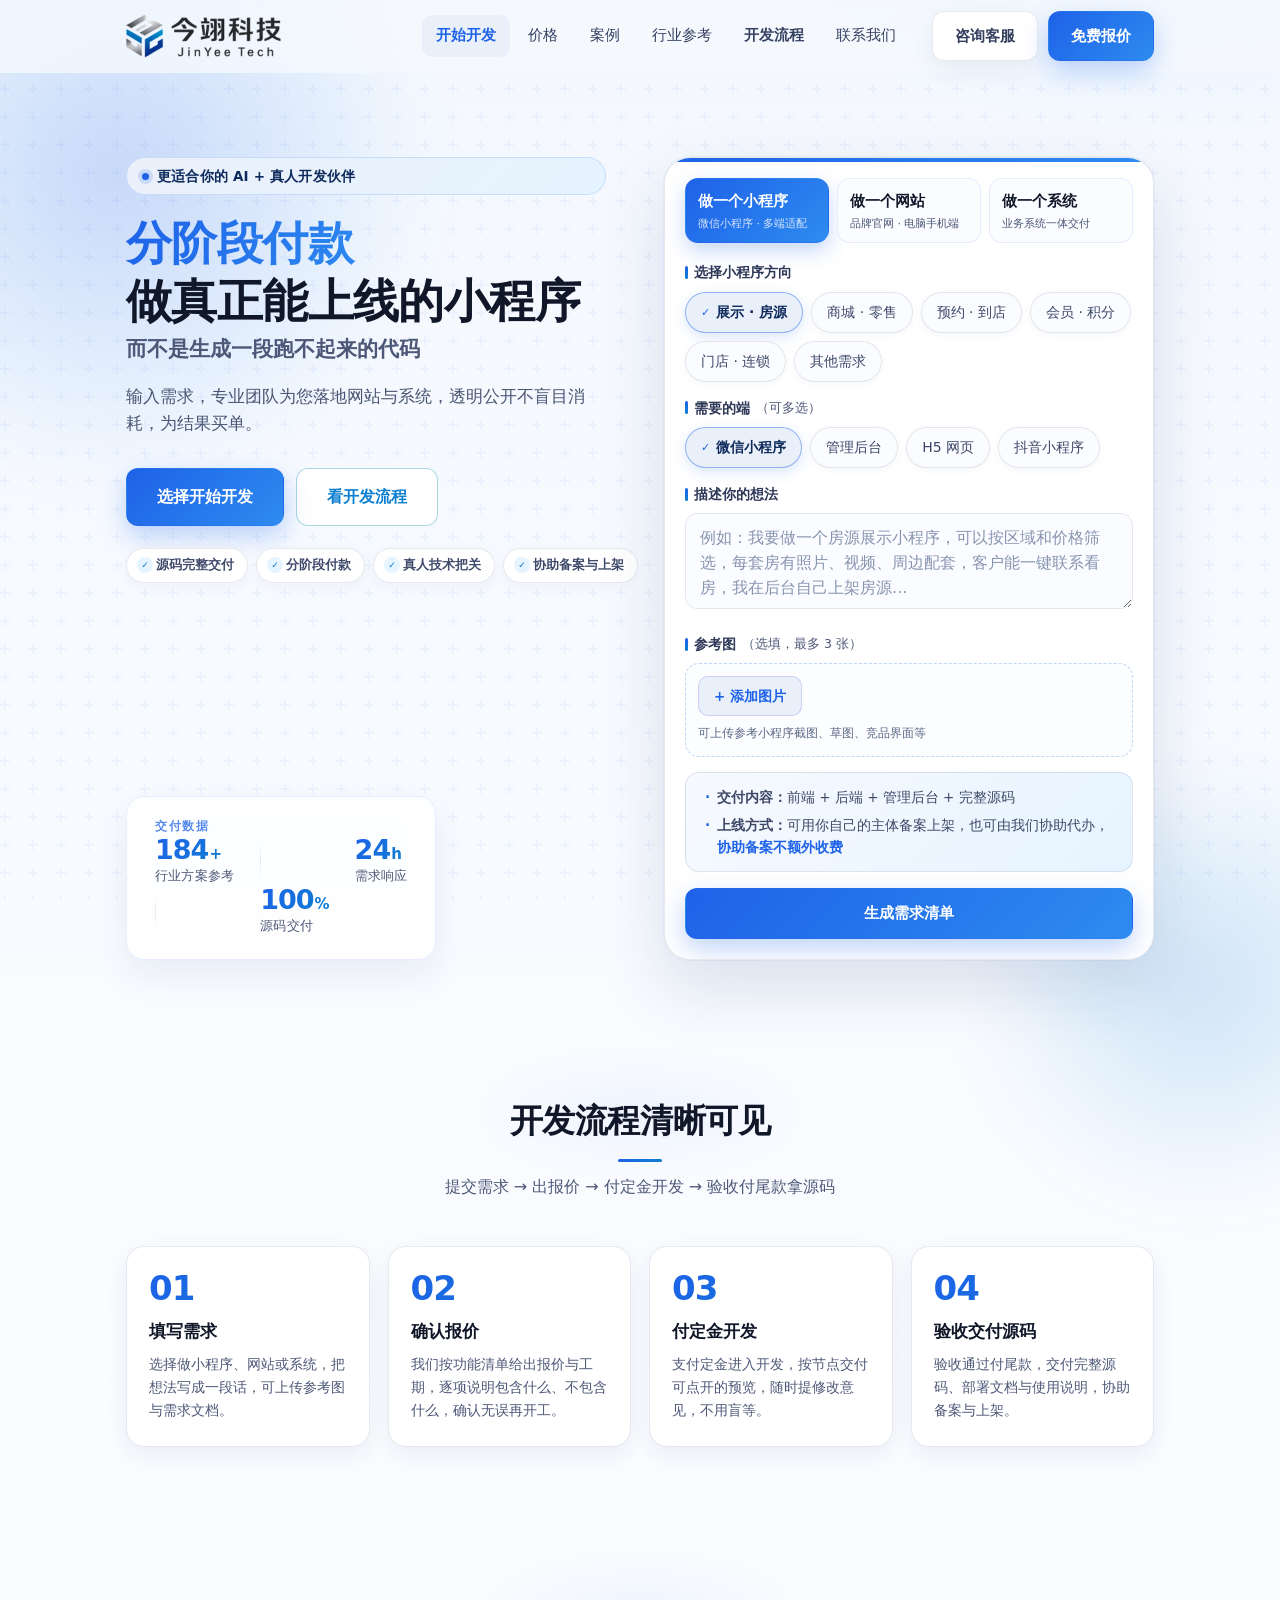
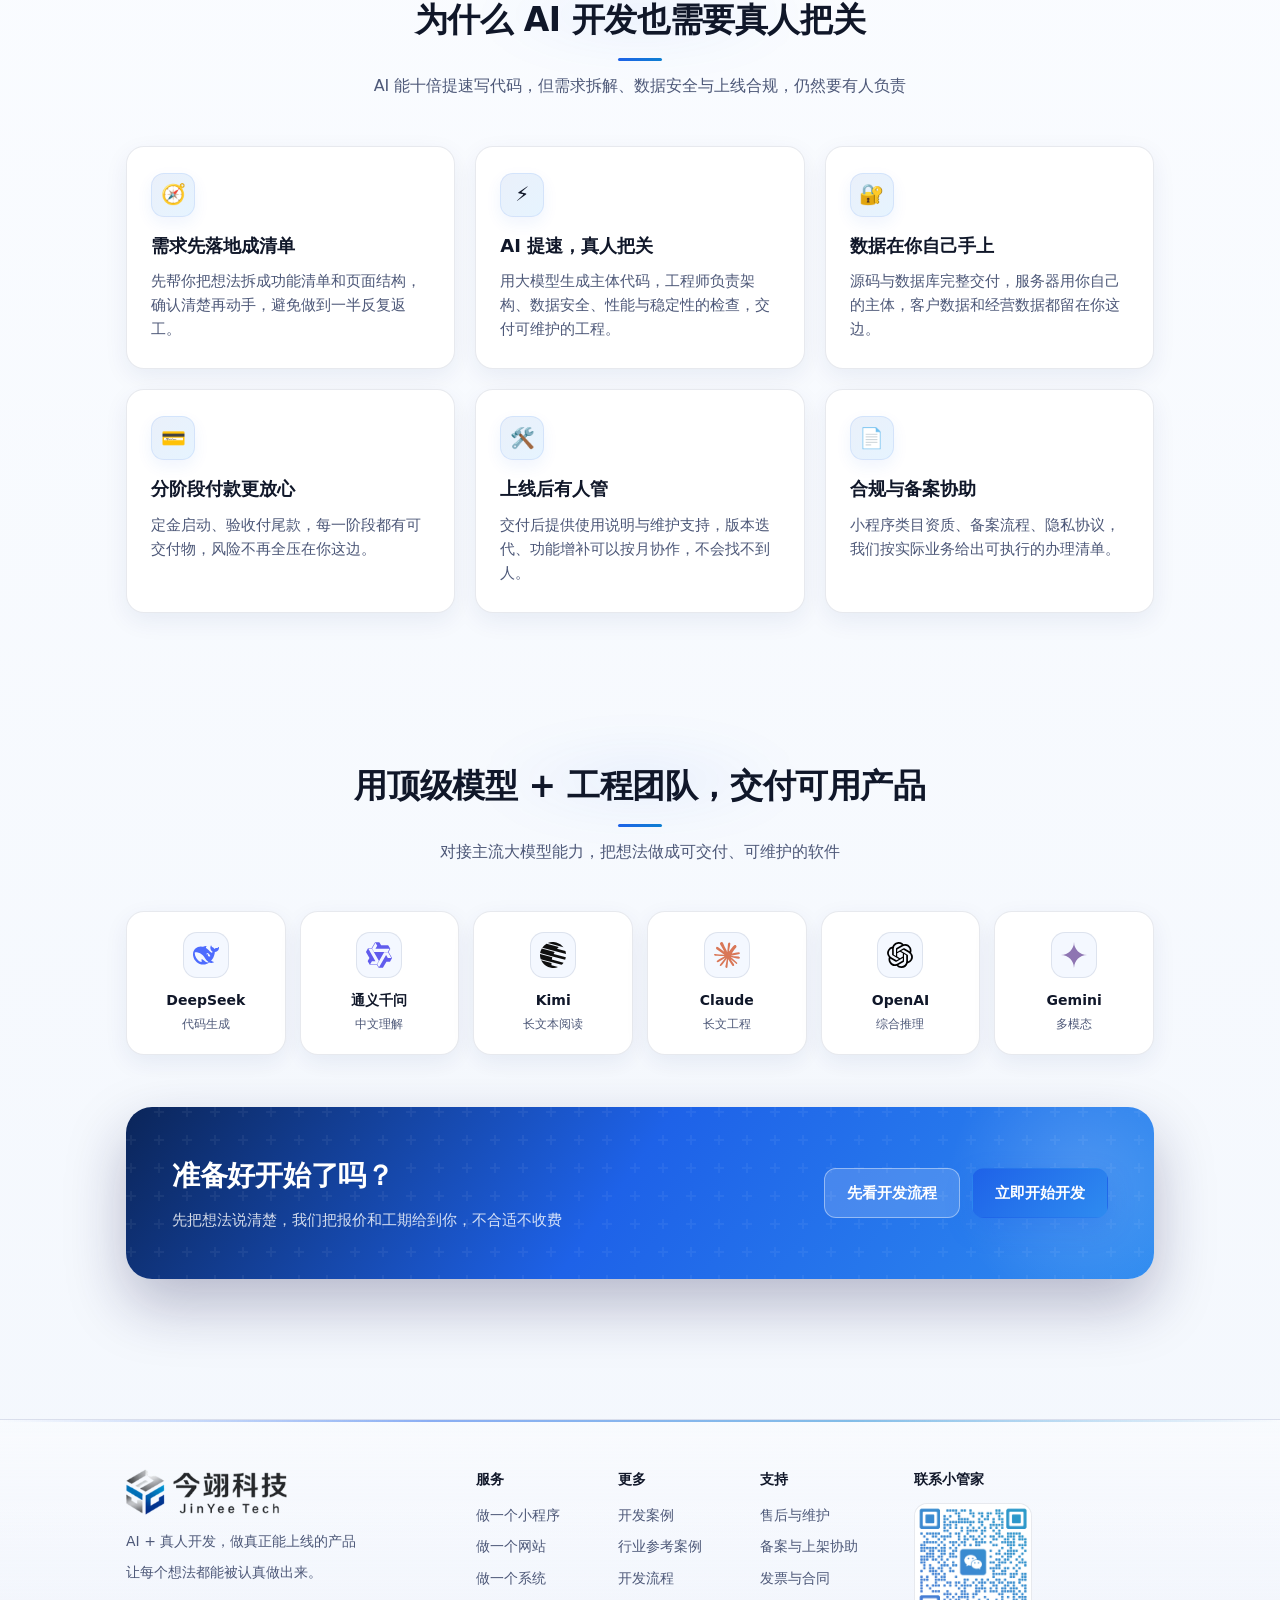
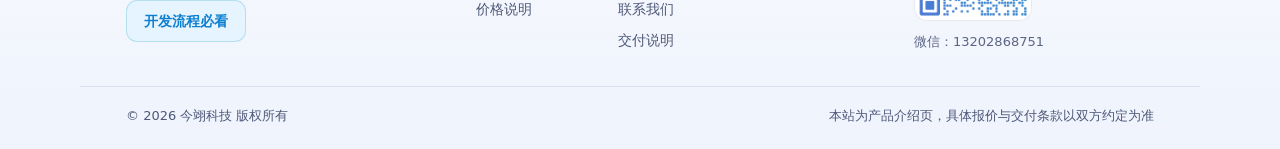
==== commit de047667: "Beautify hero: new copy, delivery-stats card, unified selected states, polish" ====
--- a/index.html
+++ b/index.html
@@ -43,7 +43,7 @@
         <span>做真正能上线的小程序</span>
         <small>而不是生成一段跑不起来的代码</small>
       </h1>
-      <p class="hero-desc">把需求说清楚，我们把它做成能上架、能收款、能长期维护的产品。报价透明、节点可验收，为结果买单。</p>
+      <p class="hero-desc">输入需求，专业团队为您落地网站与系统，透明公开不盲目消耗，为结果买单。</p>
       <div class="hero-ctas">
         <a class="btn btn-primary btn-lg" href="#studio">选择开始开发</a>
         <a class="btn btn-guide btn-lg" href="guide.html">看开发流程</a>
@@ -54,13 +54,21 @@
         <li>真人技术把关</li>
         <li>协助备案与上架</li>
       </ul>
+      <div class="hero-stats">
+        <div class="hs-head">交付数据</div>
+        <div class="hs-item"><strong>184<em>+</em></strong><span>行业方案参考</span></div>
+        <div class="hs-sep"></div>
+        <div class="hs-item"><strong>24<em>h</em></strong><span>需求响应</span></div>
+        <div class="hs-sep"></div>
+        <div class="hs-item"><strong>100<em>%</em></strong><span>源码交付</span></div>
+      </div>
     </div>
 
     <div class="studio" id="studio">
       <div class="studio-tabs">
         <button type="button" class="studio-tab active" data-panel="panelMini">
           <strong>做一个小程序</strong>
-          <span>微信小程序 · 单端多端</span>
+          <span>微信小程序 · 多端适配</span>
         </button>
         <button type="button" class="studio-tab" data-panel="panelWebsite">
           <strong>做一个网站</strong>
--- a/assets/css/style.css
+++ b/assets/css/style.css
@@ -3,7 +3,7 @@
 
 :root {
   --ink: #101729;
-  --muted: #5c6784;
+  --muted: #4d5878;
   --line: rgba(28, 42, 90, .10);
   --bg: #f6f8fd;
   --surface: #ffffff;
@@ -93,7 +93,7 @@
 }
 .nav a:hover { background: var(--brand-soft); color: var(--brand); }
 .nav a.active { color: var(--brand); font-weight: 700; background: var(--brand-soft); }
-.nav-guide { color: var(--accent) !important; font-weight: 600; }
+.nav-guide { font-weight: 600; }   /* 不再单独高亮，避免和 active 打架 */
 
 .header-actions { display: flex; align-items: center; gap: 10px; flex-shrink: 0; }
 .nav-toggle {
@@ -154,7 +154,7 @@
 .hero-ctas { margin-top: 30px; display: flex; flex-wrap: wrap; gap: 12px; }
 
 .hero-trust { margin-top: 34px; display: flex; flex-wrap: wrap; gap: 10px 22px; }
-.hero-trust li { display: flex; align-items: center; gap: 8px; font-size: 14px; color: #47527a; font-weight: 500; }
+.hero-trust li { display: flex; align-items: center; gap: 8px; font-size: 14px; color: #47527a; font-weight: 500; position: relative; }
 .hero-trust li::before {
   content: "✓"; width: 19px; height: 19px; border-radius: 50%;
   display: grid; place-items: center; flex-shrink: 0;
@@ -246,7 +246,7 @@
 .price-note-list li { font-size: 13.5px; color: #3d4867; padding-left: 16px; position: relative; }
 .price-note-list li + li { margin-top: 5px; }
 .price-note-list li::before { content: "·"; position: absolute; left: 4px; font-weight: 900; color: var(--brand); }
-.price-note-list em { font-style: normal; color: var(--gold); font-weight: 700; }
+.price-note-list em { font-style: normal; color: var(--brand); font-weight: 700; }
 .price-note-list a { color: var(--brand); font-weight: 700; text-decoration: underline; }
 
 /* 报价结果 */
@@ -861,3 +861,152 @@
 @media (max-width: 480px) {
   .qr-inline { flex-direction: column; text-align: center; gap: 12px; }
 }
+
+
+/* ============================================================
+   颜值提升 v2
+   ============================================================ */
+
+/* ① Hero 数据带 */
+.hero-stats {
+  display: flex; flex-wrap: wrap; align-items: center; gap: 10px 24px; margin-top: 30px;
+  padding: 20px 28px 22px; border-radius: 18px; width: fit-content;
+  background: rgba(255,255,255,.78);
+  border: 1px solid rgba(30,98,232,.10);
+  backdrop-filter: blur(12px); -webkit-backdrop-filter: blur(12px);
+  box-shadow: 0 14px 36px rgba(16,44,110,.07);
+}
+.hs-item { display: flex; flex-direction: column; gap: 3px; }
+.hs-item strong {
+  font-size: 27px; font-weight: 900; line-height: 1; letter-spacing: -1px;
+  background: linear-gradient(135deg, var(--brand), var(--accent));
+  -webkit-background-clip: text; background-clip: text; color: transparent;
+}
+.hs-item strong em { font-style: normal; font-size: 15px; margin-left: 1px; }
+.hs-item span { font-size: 12.5px; color: var(--muted); letter-spacing: .2px; }
+.hs-sep { width: 1px; height: 32px; background: linear-gradient(180deg, transparent, var(--line), transparent); }
+
+/* ② 信任点改成胶囊 */
+.hero-trust { display: grid; grid-template-columns: repeat(2, max-content); gap: 9px; margin-top: 22px; }
+.hero-trust li {
+  background: #fff; border: 1px solid var(--line); border-radius: 999px;
+  padding: 7px 15px 7px 33px; font-size: 13px; font-weight: 600; color: #3f4a6b;
+  box-shadow: 0 4px 14px rgba(16,44,110,.045);
+  transition: transform .2s, box-shadow .2s, border-color .2s;
+}
+.hero-trust li:hover { transform: translateY(-2px); border-color: rgba(30,98,232,.28); box-shadow: 0 8px 20px rgba(16,44,110,.09); }
+.hero-trust li::before { position: absolute; left: 12px; }
+
+/* ③ 表单卡片：外发光 + 更柔和的立体感 */
+.studio {
+  box-shadow: 0 28px 66px rgba(16,44,110,.13), 0 0 0 1px rgba(30,98,232,.05);
+  transition: box-shadow .3s ease;
+}
+.studio:hover { box-shadow: 0 34px 80px rgba(16,44,110,.17), 0 0 0 1px rgba(30,98,232,.12); }
+
+/* ④ 表单内部细节 */
+.studio-tab { border-color: rgba(30,98,232,.10); }
+.studio-tab:hover { background: #f7faff; box-shadow: 0 4px 14px rgba(16,44,110,.06); }
+.chip { box-shadow: 0 2px 8px rgba(16,44,110,.04); }
+.chip.active { box-shadow: 0 4px 14px rgba(30,98,232,.16); }
+.field > label { display: flex; align-items: center; gap: 6px; }
+.field > label::before {
+  content: ""; width: 3px; height: 13px; border-radius: 2px;
+  background: linear-gradient(180deg, var(--brand), var(--accent));
+}
+
+/* ⑤ 滚动条美化（原生滚动条太扎眼） */
+textarea::-webkit-scrollbar { width: 9px; }
+textarea::-webkit-scrollbar-track { background: #eef2fa; border-radius: 10px; }
+textarea::-webkit-scrollbar-thumb {
+  background: linear-gradient(180deg, #c6d3ea, #aebfdd); border-radius: 10px;
+  border: 2px solid #eef2fa;
+}
+textarea::-webkit-scrollbar-thumb:hover { background: linear-gradient(180deg, #aab9d8, #93a6cc); }
+* { scrollbar-width: thin; scrollbar-color: #c6d3ea transparent; }
+
+/* ⑥ 区块标题：加淡淡的上方光晕 */
+.section-head { position: relative; }
+.section-head::before {
+  content: ""; position: absolute; left: 50%; top: -30px; transform: translateX(-50%);
+  width: 320px; height: 90px; border-radius: 50%; pointer-events: none;
+  background: radial-gradient(ellipse, rgba(30,98,232,.07), transparent 70%);
+  filter: blur(20px);
+}
+.section-head.left::before { left: 0; transform: none; }
+
+/* ⑦ 卡片图标底更精致 */
+.card-icon {
+  background: linear-gradient(135deg, var(--brand-soft), var(--accent-soft));
+  border: 1px solid rgba(30,98,232,.10);
+  box-shadow: 0 6px 16px rgba(30,98,232,.07);
+}
+
+/* ⑧ 页脚：顶边加一条品牌渐变细线 */
+.site-footer { position: relative; }
+.site-footer::before {
+  content: ""; position: absolute; top: 0; left: 0; right: 0; height: 2px;
+  background: linear-gradient(90deg, transparent, var(--brand), var(--accent), transparent);
+  opacity: .5;
+}
+
+@media (max-width: 860px) {
+  .hero-stats { gap: 16px; padding: 14px 18px; width: 100%; }
+  .hs-item strong { font-size: 22px; }
+  .hs-item span { font-size: 11.5px; }
+}
+@media (max-width: 480px) {
+  .hero-stats { gap: 12px; padding: 13px 14px; }
+  .hs-item strong { font-size: 19px; }
+  .hs-item span { font-size: 10.5px; }
+}
+
+
+/* ⑨ 选中态统一（方向、端、Tab 视觉语言一致） */
+.chip { display: inline-flex; align-items: center; gap: 6px; }
+.chip.active::before {
+  content: "✓"; font-size: 11px; font-weight: 900; line-height: 1;
+  color: var(--brand);
+}
+.chip.active { background: var(--brand-soft); border-color: rgba(30,98,232,.45); color: var(--brand-deep); font-weight: 700; }
+
+/* ⑩ 左列与右卡高度对齐，消除"右重左轻" */
+.hero-grid { align-items: stretch; }
+.hero-copy { display: flex; flex-direction: column; }
+.hero-stats { margin-top: auto; }
+.hero-trust { margin-bottom: 0; }
+@media (max-width: 1024px) { .hero-stats { margin-top: 30px; } }
+
+/* ⑪ placeholder 与提示文字加深，可读性更好 */
+textarea::placeholder, input::placeholder { color: #8794b0; }
+.img-upload-tip, .footer-cs-id { color: #5a6684; }
+
+
+/* ⑫ 数据带加标题 + 变厚，填补左列空白 */
+.hero-stats { flex-direction: column; align-items: stretch; gap: 14px; }
+.hero-stats > .hs-head {
+  font-size: 11.5px; font-weight: 800; letter-spacing: 1.5px;
+  color: var(--brand); opacity: .75; text-transform: uppercase;
+}
+.hero-stats { position: relative; }
+.hs-item, .hs-sep { }
+/* 三列数据横排 */
+.hero-stats { display: grid; grid-template-columns: repeat(3, auto); gap: 0 26px; align-items: center; }
+.hero-stats > .hs-head { grid-column: 1 / -1; }
+.hs-sep { width: 1px; height: 34px; }
+
+/* ⑬ 信任点：桌面一行四个（整齐），窄屏回 2×2 */
+.hero-trust { display: flex; flex-wrap: nowrap; gap: 8px; }
+.hero-trust li { padding: 6px 13px 6px 29px; font-size: 12.5px; white-space: nowrap; }
+.hero-trust li::before { left: 10px; width: 16px; height: 16px; font-size: 9px; }
+@media (max-width: 1180px) {
+  .hero-trust { display: grid; grid-template-columns: repeat(2, max-content); gap: 9px; }
+  .hero-trust li { padding: 7px 15px 7px 33px; font-size: 13px; }
+  .hero-trust li::before { left: 12px; width: 19px; height: 19px; font-size: 11px; }
+}
+@media (max-width: 1024px) { .hero-stats { margin-top: 30px; } }
+@media (max-width: 480px) {
+  .hero-stats { grid-template-columns: repeat(3, auto); gap: 0 14px; padding: 16px 18px; }
+  .hs-item strong { font-size: 20px; }
+  .hs-item span { font-size: 10.5px; }
+}
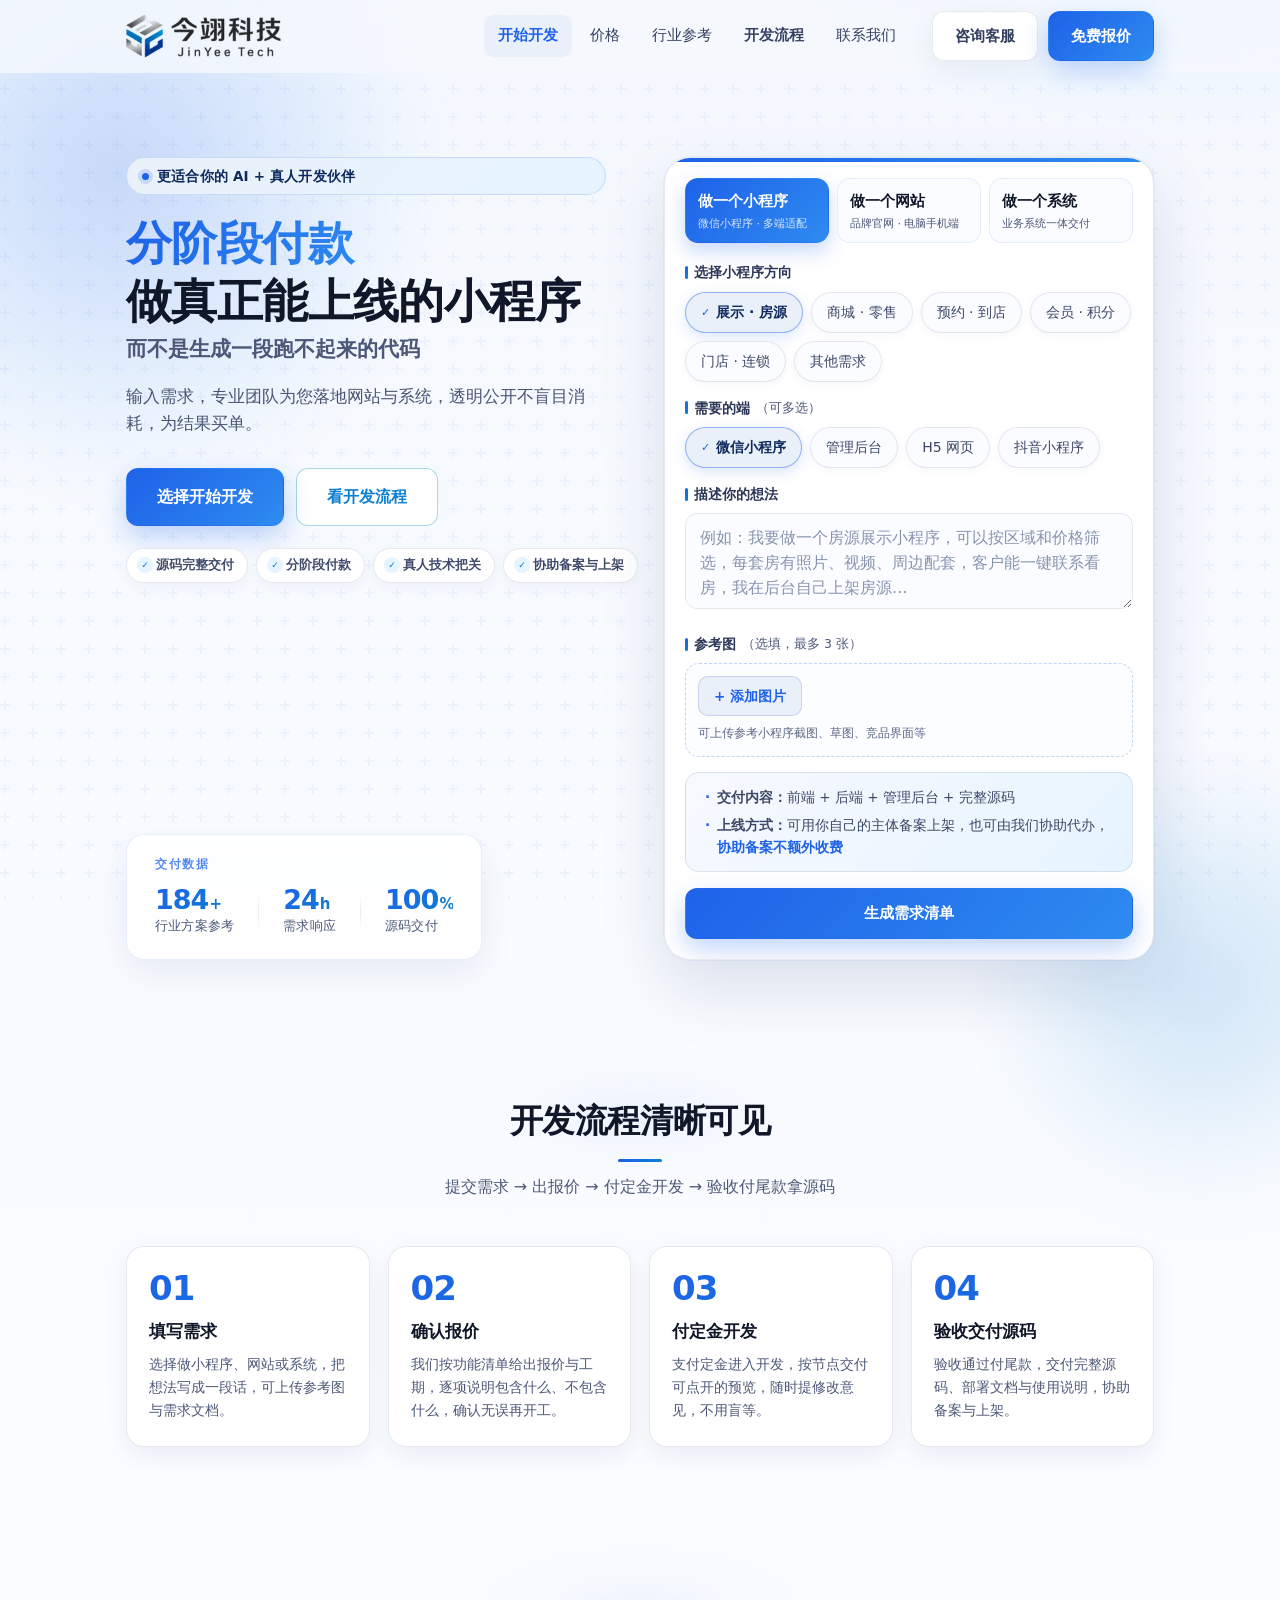
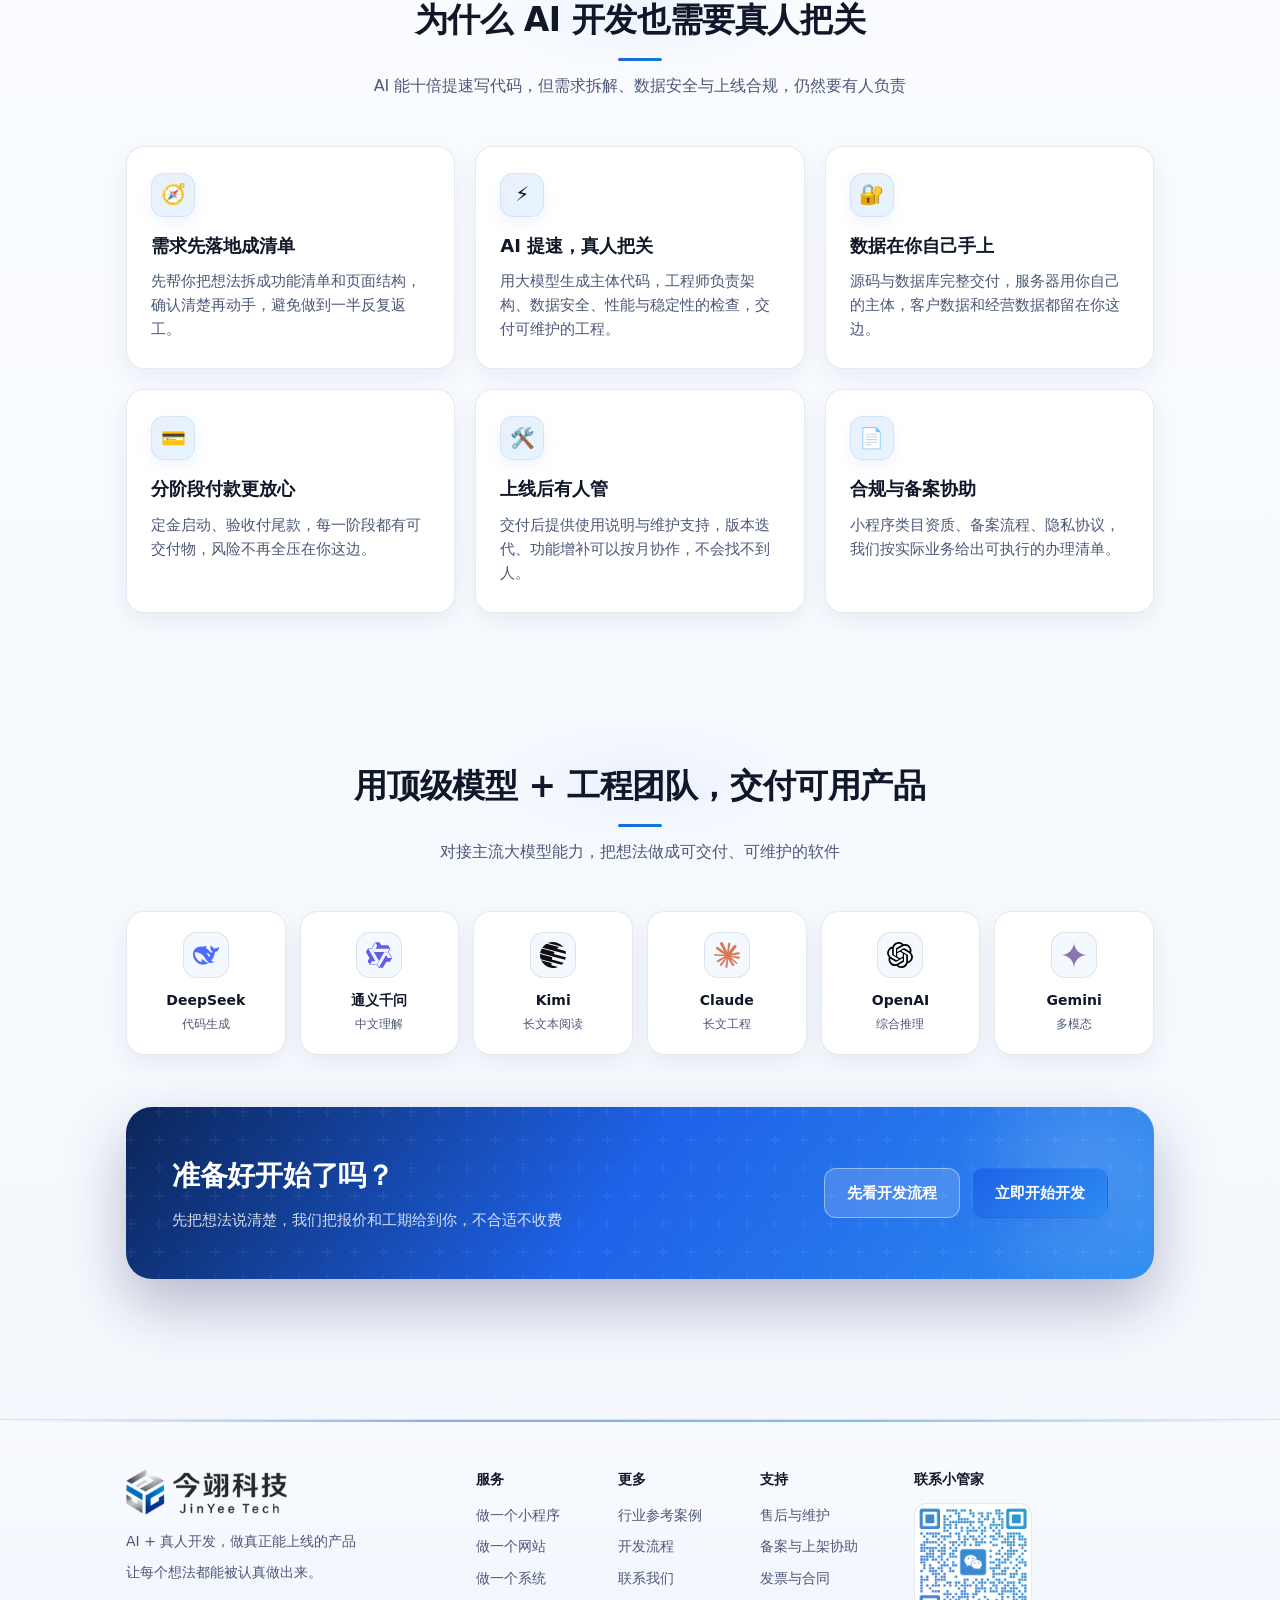
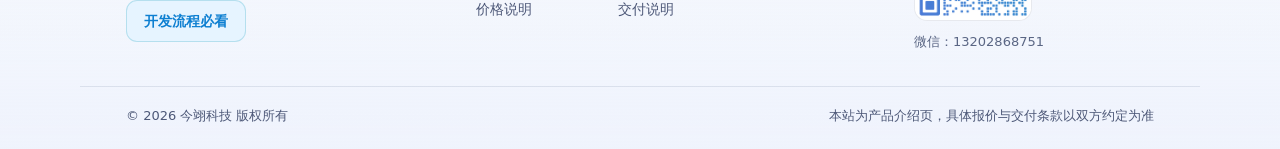
==== commit 7cd123e8: "Nav: remove case-study entry, keep industry reference only" ====
--- a/index.html
+++ b/index.html
@@ -18,7 +18,6 @@
     <nav class="nav" id="mainNav">
       <a href="index.html#start" class="active">开始开发</a>
       <a href="pricing.html">价格</a>
-      <a href="cases.html">案例</a>
       <a href="reference.html">行业参考</a>
       <a href="guide.html" class="nav-guide">开发流程</a>
       <a href="contact.html">联系我们</a>
@@ -348,7 +347,6 @@
       </div>
       <div class="footer-col">
         <h4>更多</h4>
-        <a href="cases.html">开发案例</a>
         <a href="reference.html">行业参考案例</a>
         <a href="guide.html">开发流程</a>
         <a href="contact.html">联系我们</a>
--- a/assets/css/style.css
+++ b/assets/css/style.css
@@ -990,10 +990,10 @@
 }
 .hero-stats { position: relative; }
 .hs-item, .hs-sep { }
-/* 三列数据横排 */
-.hero-stats { display: grid; grid-template-columns: repeat(3, auto); gap: 0 26px; align-items: center; }
-.hero-stats > .hs-head { grid-column: 1 / -1; }
-.hs-sep { width: 1px; height: 34px; }
+/* 三列数据横排（标题独占一行，分隔线各占一格） */
+.hero-stats { display: grid; grid-template-columns: auto 1px auto 1px auto; gap: 0 24px; align-items: center; }
+.hero-stats > .hs-head { grid-column: 1 / -1; margin-bottom: 12px; }
+.hs-sep { width: 1px; height: 34px; justify-self: center; }
 
 /* ⑬ 信任点：桌面一行四个（整齐），窄屏回 2×2 */
 .hero-trust { display: flex; flex-wrap: nowrap; gap: 8px; }
@@ -1006,7 +1006,7 @@
 }
 @media (max-width: 1024px) { .hero-stats { margin-top: 30px; } }
 @media (max-width: 480px) {
-  .hero-stats { grid-template-columns: repeat(3, auto); gap: 0 14px; padding: 16px 18px; }
+  .hero-stats { grid-template-columns: auto 1px auto 1px auto; gap: 0 12px; padding: 16px 18px; }
   .hs-item strong { font-size: 20px; }
   .hs-item span { font-size: 10.5px; }
 }
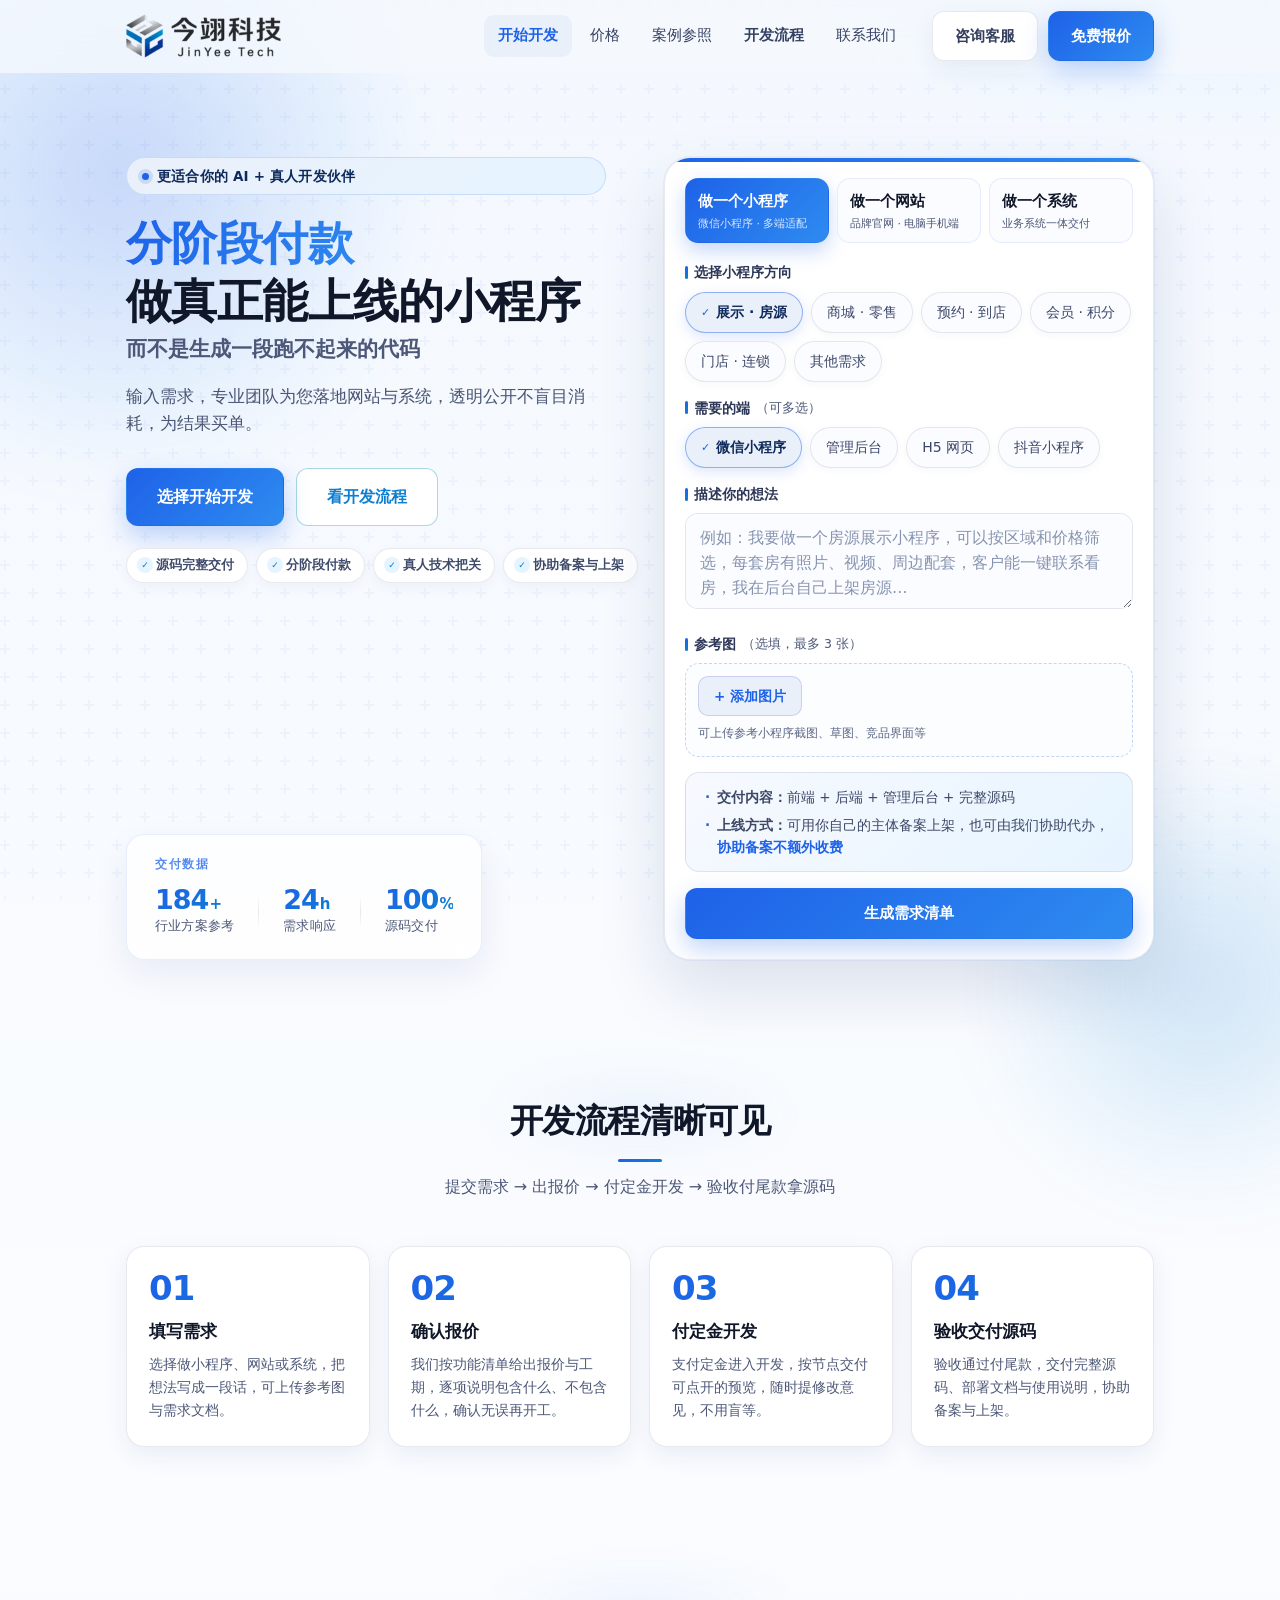
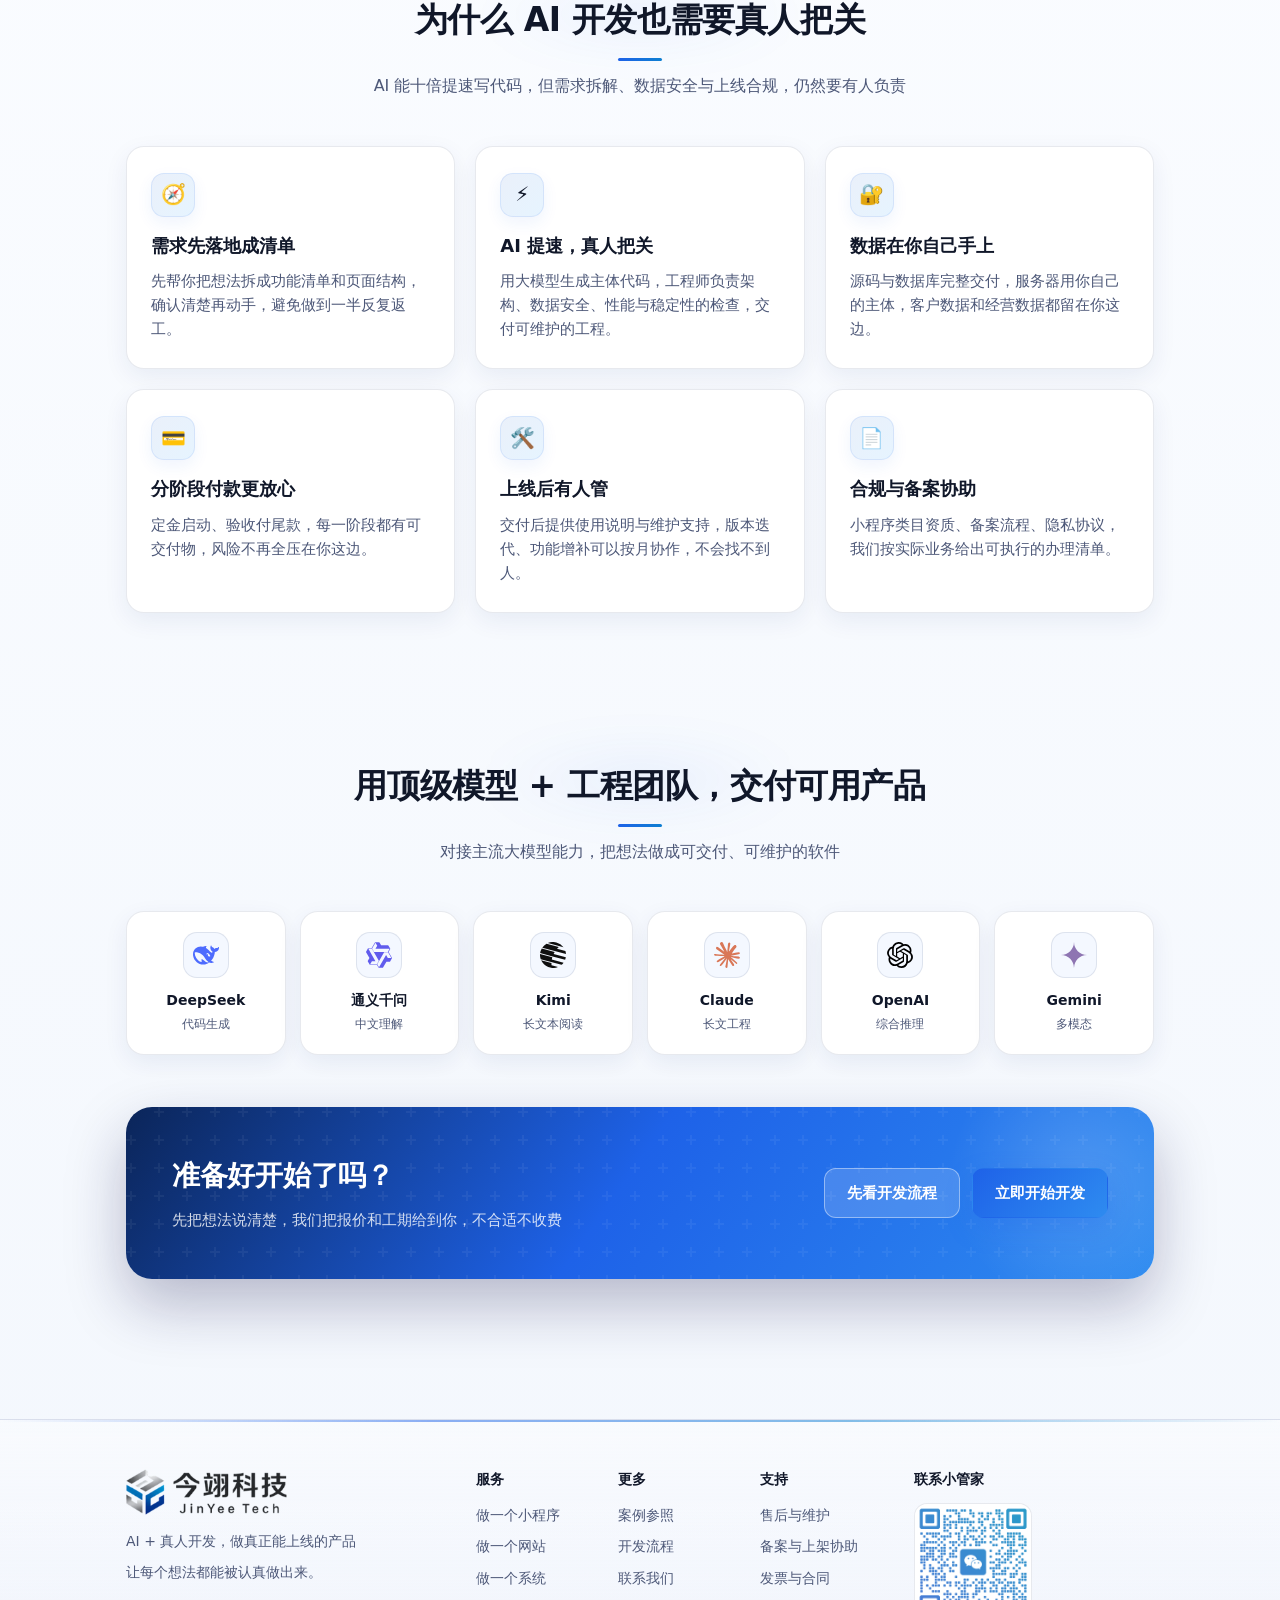
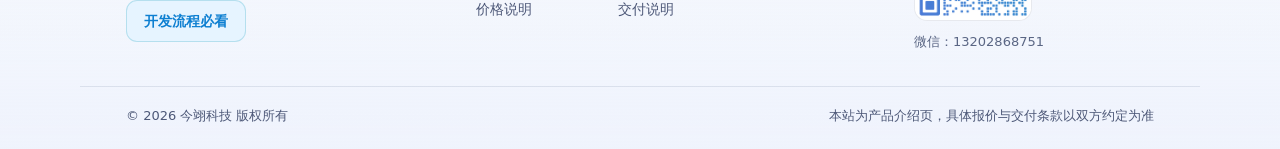
==== commit 73c9eeba: "Rename nav entry: 行业参考 -> 案例参照" ====
--- a/index.html
+++ b/index.html
@@ -18,7 +18,7 @@
     <nav class="nav" id="mainNav">
       <a href="index.html#start" class="active">开始开发</a>
       <a href="pricing.html">价格</a>
-      <a href="reference.html">行业参考</a>
+      <a href="reference.html">案例参照</a>
       <a href="guide.html" class="nav-guide">开发流程</a>
       <a href="contact.html">联系我们</a>
     </nav>
@@ -347,7 +347,7 @@
       </div>
       <div class="footer-col">
         <h4>更多</h4>
-        <a href="reference.html">行业参考案例</a>
+        <a href="reference.html">案例参照</a>
         <a href="guide.html">开发流程</a>
         <a href="contact.html">联系我们</a>
         <a href="index.html#process">交付说明</a>
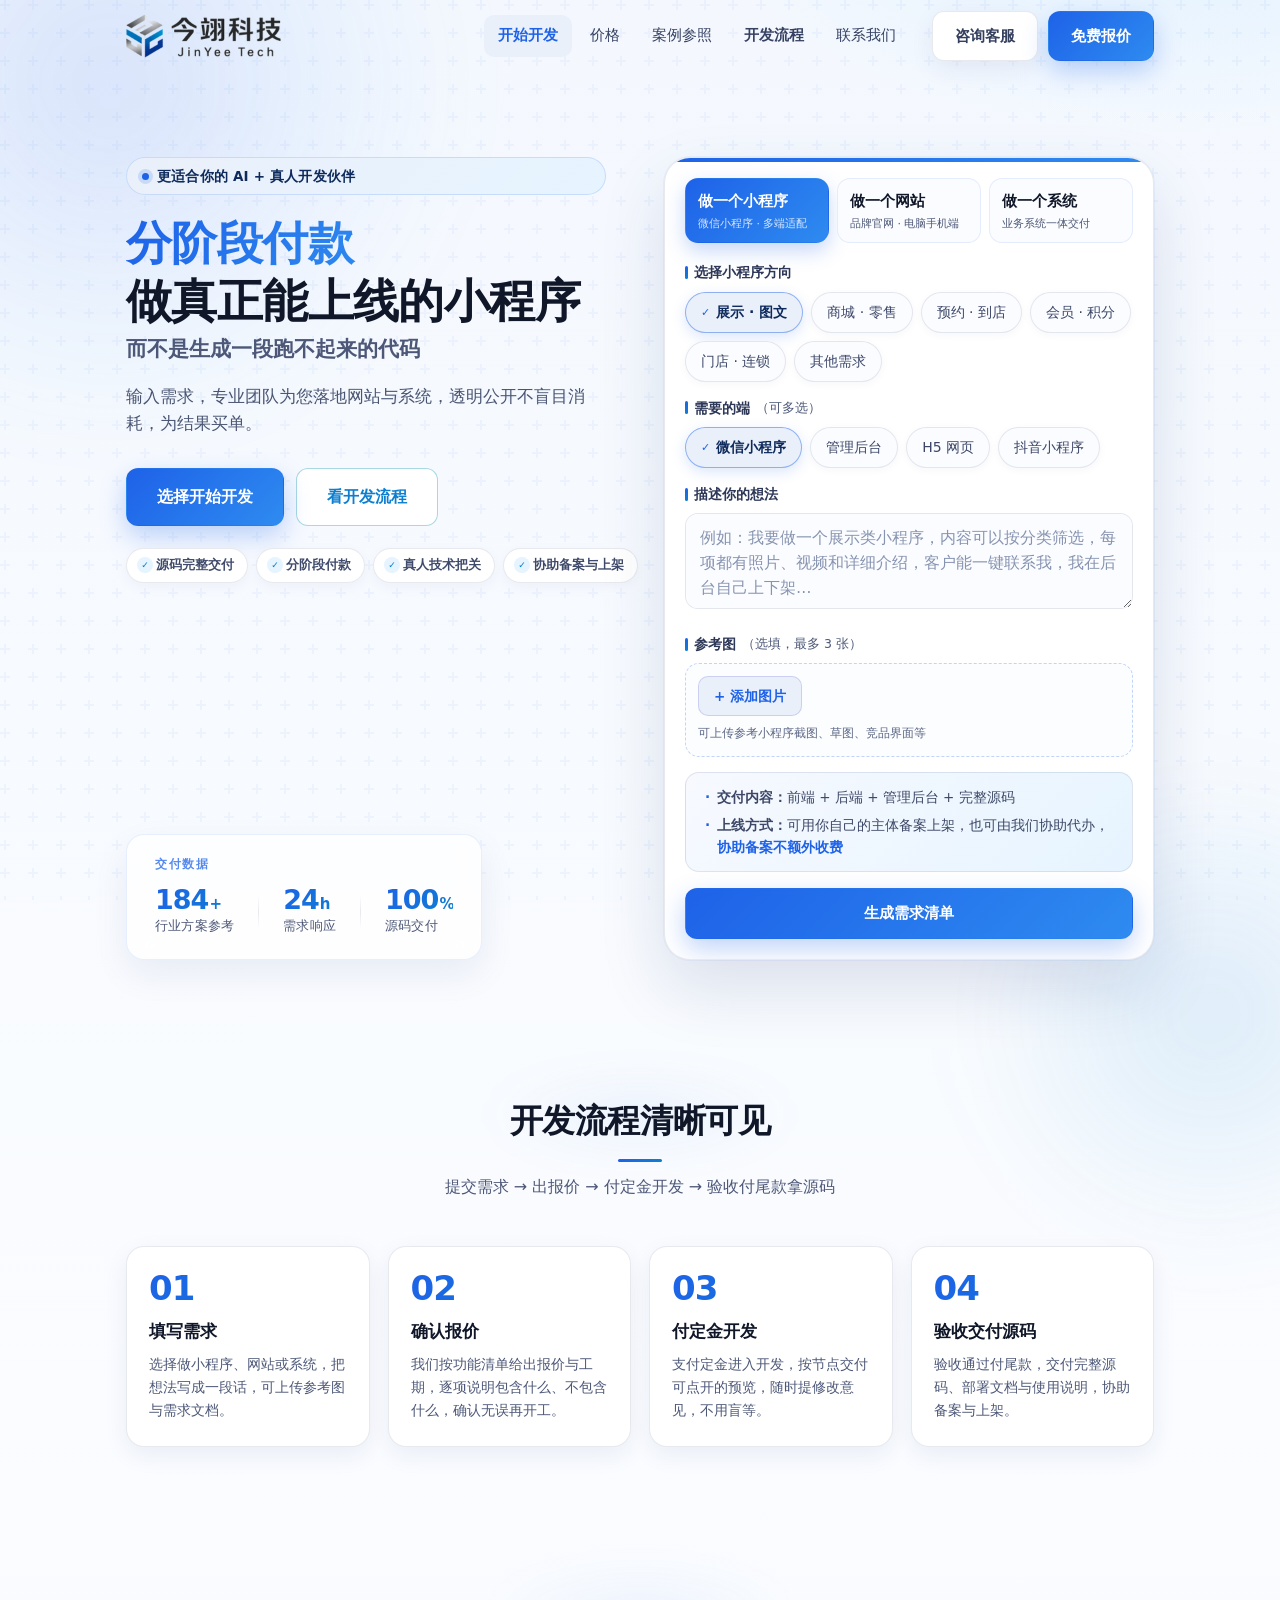
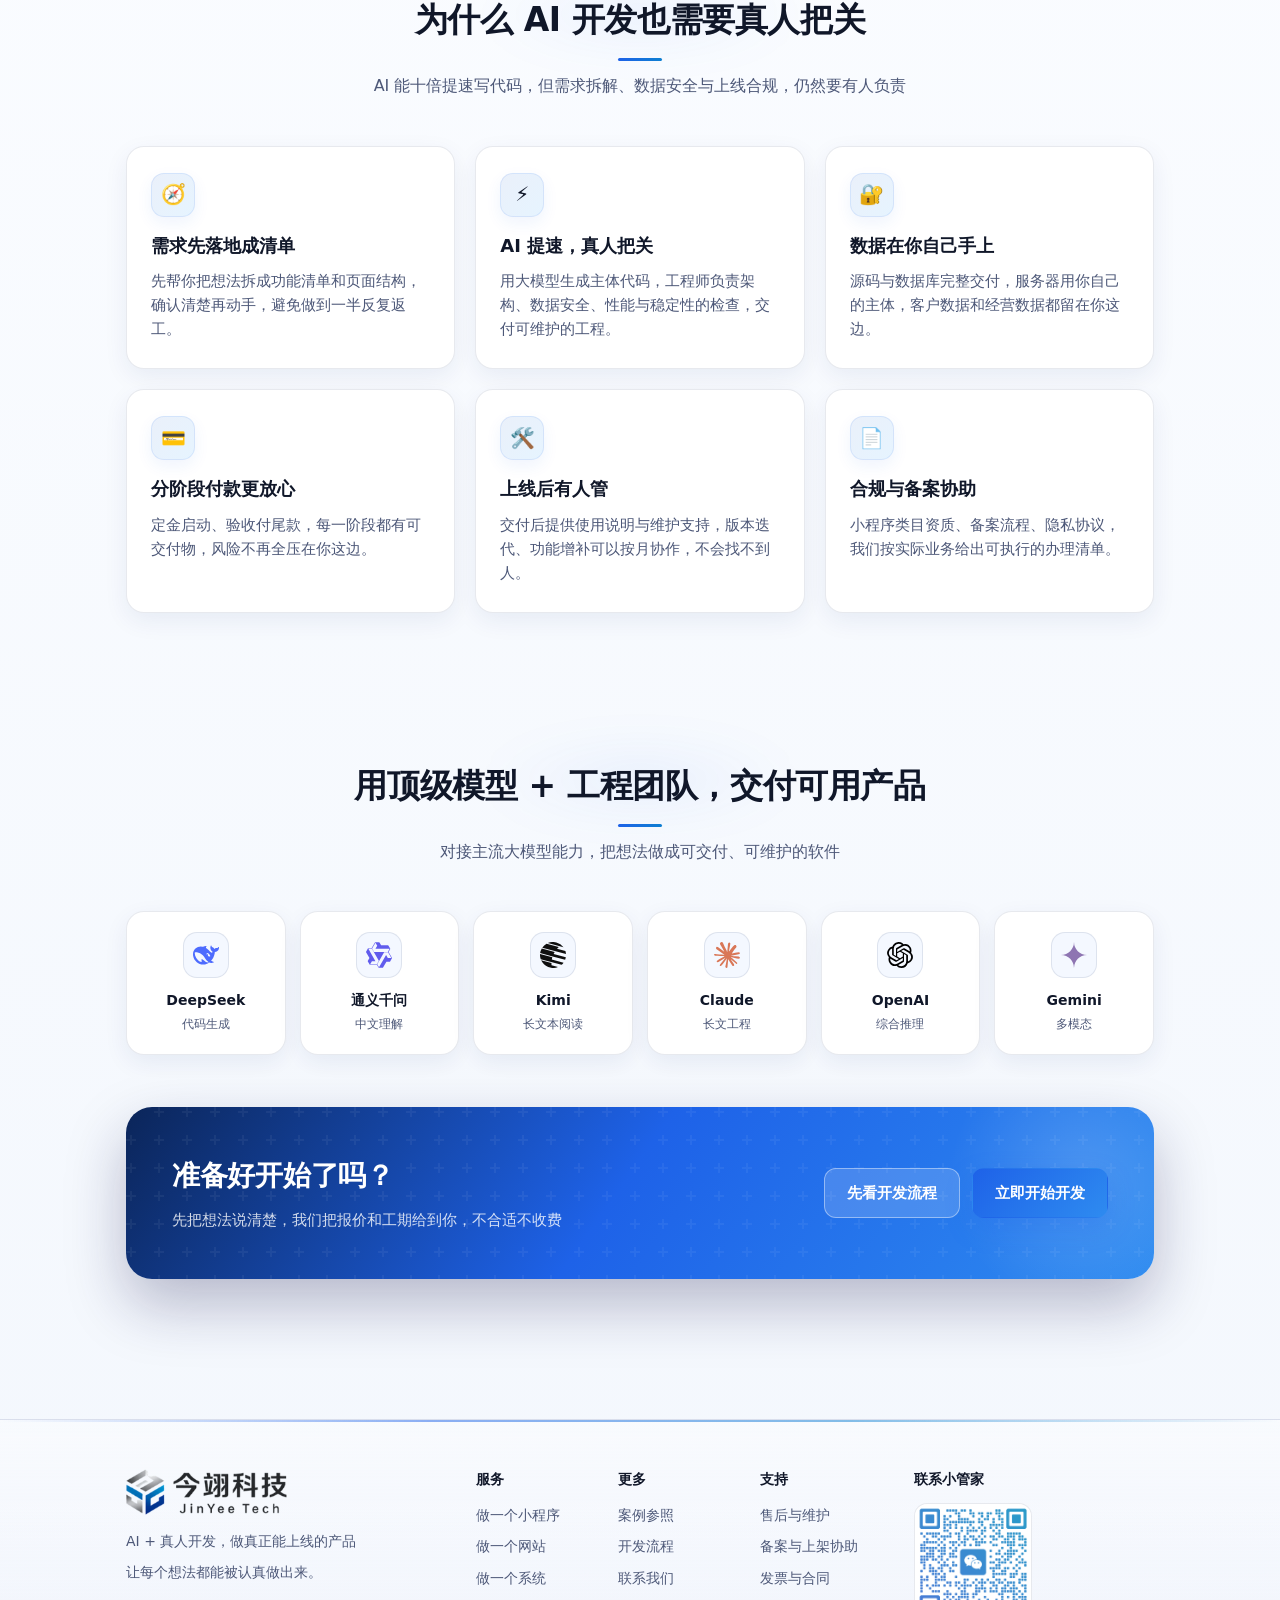
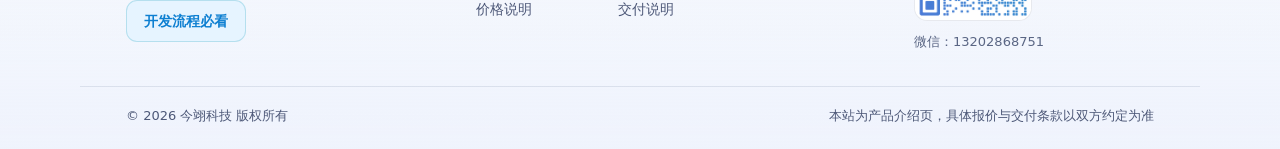
==== commit 1a2d408d: "Direction chip: 展示·房源 -> 展示·图文; generic examples elsewhere" ====
--- a/index.html
+++ b/index.html
@@ -84,7 +84,7 @@
         <div class="field">
           <label>选择小程序方向</label>
           <div class="chip-row" id="miniChips">
-            <button type="button" class="chip active" data-name="展示/房源类" data-type="mini" data-id="mini_show">展示 · 房源</button>
+            <button type="button" class="chip active" data-name="展示/图文类" data-type="mini" data-id="mini_show">展示 · 图文</button>
             <button type="button" class="chip" data-name="商城 · 零售" data-type="mini" data-id="mini_mall">商城 · 零售</button>
             <button type="button" class="chip" data-name="预约 · 到店服务" data-type="mini" data-id="mini_book">预约 · 到店</button>
             <button type="button" class="chip" data-name="会员 · 积分" data-type="mini" data-id="mini_member">会员 · 积分</button>
@@ -103,7 +103,7 @@
         </div>
         <div class="field">
           <label>描述你的想法</label>
-          <textarea id="miniPrompt" placeholder="例如：我要做一个房源展示小程序，可以按区域和价格筛选，每套房有照片、视频、周边配套，客户能一键联系看房，我在后台自己上架房源…"></textarea>
+          <textarea id="miniPrompt" placeholder="例如：我要做一个展示类小程序，内容可以按分类筛选，每项都有照片、视频和详细介绍，客户能一键联系我，我在后台自己上下架…"></textarea>
         </div>
         <div class="field">
           <label>参考图 <span class="opt">（选填，最多 3 张）</span></label>
--- a/assets/css/style.css
+++ b/assets/css/style.css
@@ -58,15 +58,17 @@
 /* ================= Header ================= */
 .site-header {
   position: sticky; top: 0; z-index: 100;
+  background: transparent;          /* 顶部时完全透明，与页面背景无缝，不再出现色带 */
+  backdrop-filter: blur(0px);
+  -webkit-backdrop-filter: blur(0px);
+  border-bottom: 1px solid transparent;
+  transition: background .3s, border-color .3s, box-shadow .3s, backdrop-filter .3s;
+}
+.site-header.scrolled {
+  border-bottom-color: var(--line);        /* ← 补上之前丢失的分号 */
+  background: rgba(247, 250, 255, .92);
   backdrop-filter: blur(16px);
   -webkit-backdrop-filter: blur(16px);
-  background: rgba(246, 249, 254, .80);
-  border-bottom: 1px solid transparent;
-  transition: border-color .25s, background .25s, box-shadow .25s;
-}
-.site-header.scrolled {
-  border-bottom-color: var(--line);
-  background: rgba(246, 249, 254, .94)
   box-shadow: 0 6px 24px rgba(16, 44, 110, .05);
 }
 .header-inner {
@@ -736,18 +738,18 @@
 .hero { position: relative; overflow: visible; }
 .hero::after {
   content: ""; position: absolute; z-index: 0; pointer-events: none;
-  width: 620px; height: 620px; border-radius: 50%;
-  top: -210px; left: -190px;
-  background: radial-gradient(circle, rgba(30,98,232,.22), rgba(46,139,240,.09) 46%, transparent 72%);
-  filter: blur(26px);
+  width: 680px; height: 680px; border-radius: 50%;
+  top: -330px; left: -230px;
+  background: radial-gradient(circle, rgba(30,98,232,.14), rgba(46,139,240,.05) 48%, transparent 74%);
+  filter: blur(46px);
   animation: orbDrift 18s ease-in-out infinite alternate;
 }
 .hero::before {
   content: ""; position: absolute; z-index: 0; pointer-events: none;
-  width: 460px; height: 460px; border-radius: 50%;
-  bottom: -190px; right: -150px;
-  background: radial-gradient(circle, rgba(13,127,209,.18), transparent 70%);
-  filter: blur(30px);
+  width: 480px; height: 480px; border-radius: 50%;
+  bottom: -230px; right: -170px;
+  background: radial-gradient(circle, rgba(13,127,209,.12), transparent 72%);
+  filter: blur(44px);
   animation: orbDrift2 22s ease-in-out infinite alternate;
 }
 .hero-grid { position: relative; z-index: 1; }
@@ -818,8 +820,8 @@
 
 /* 移动端收敛：光晕缩小，避免糊住内容 */
 @media (max-width: 860px) {
-  .hero::after  { width: 330px; height: 330px; top: -150px; left: -140px; }
-  .hero::before { width: 260px; height: 260px; bottom: -150px; right: -120px; }
+  .hero::after  { width: 340px; height: 340px; top: -200px; left: -150px; }
+  .hero::before { width: 280px; height: 280px; bottom: -180px; right: -130px; }
 }
 
 
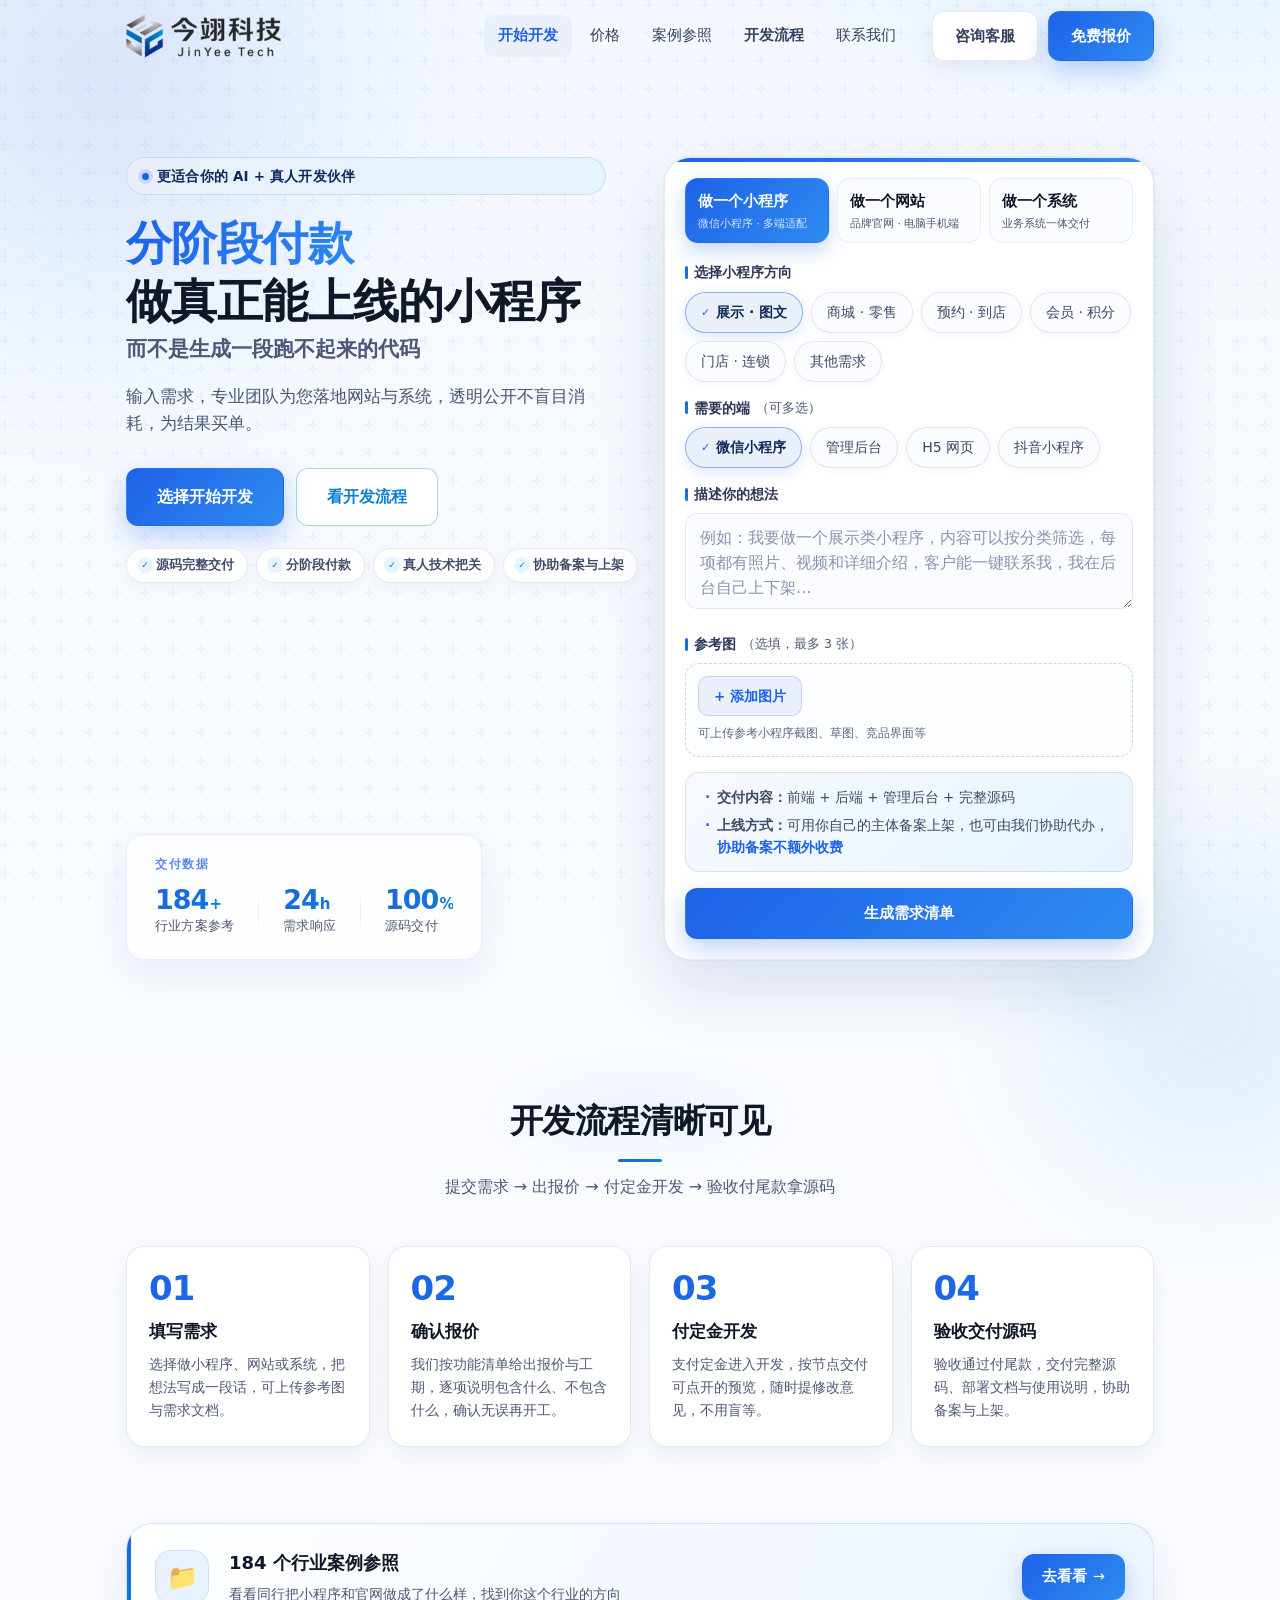
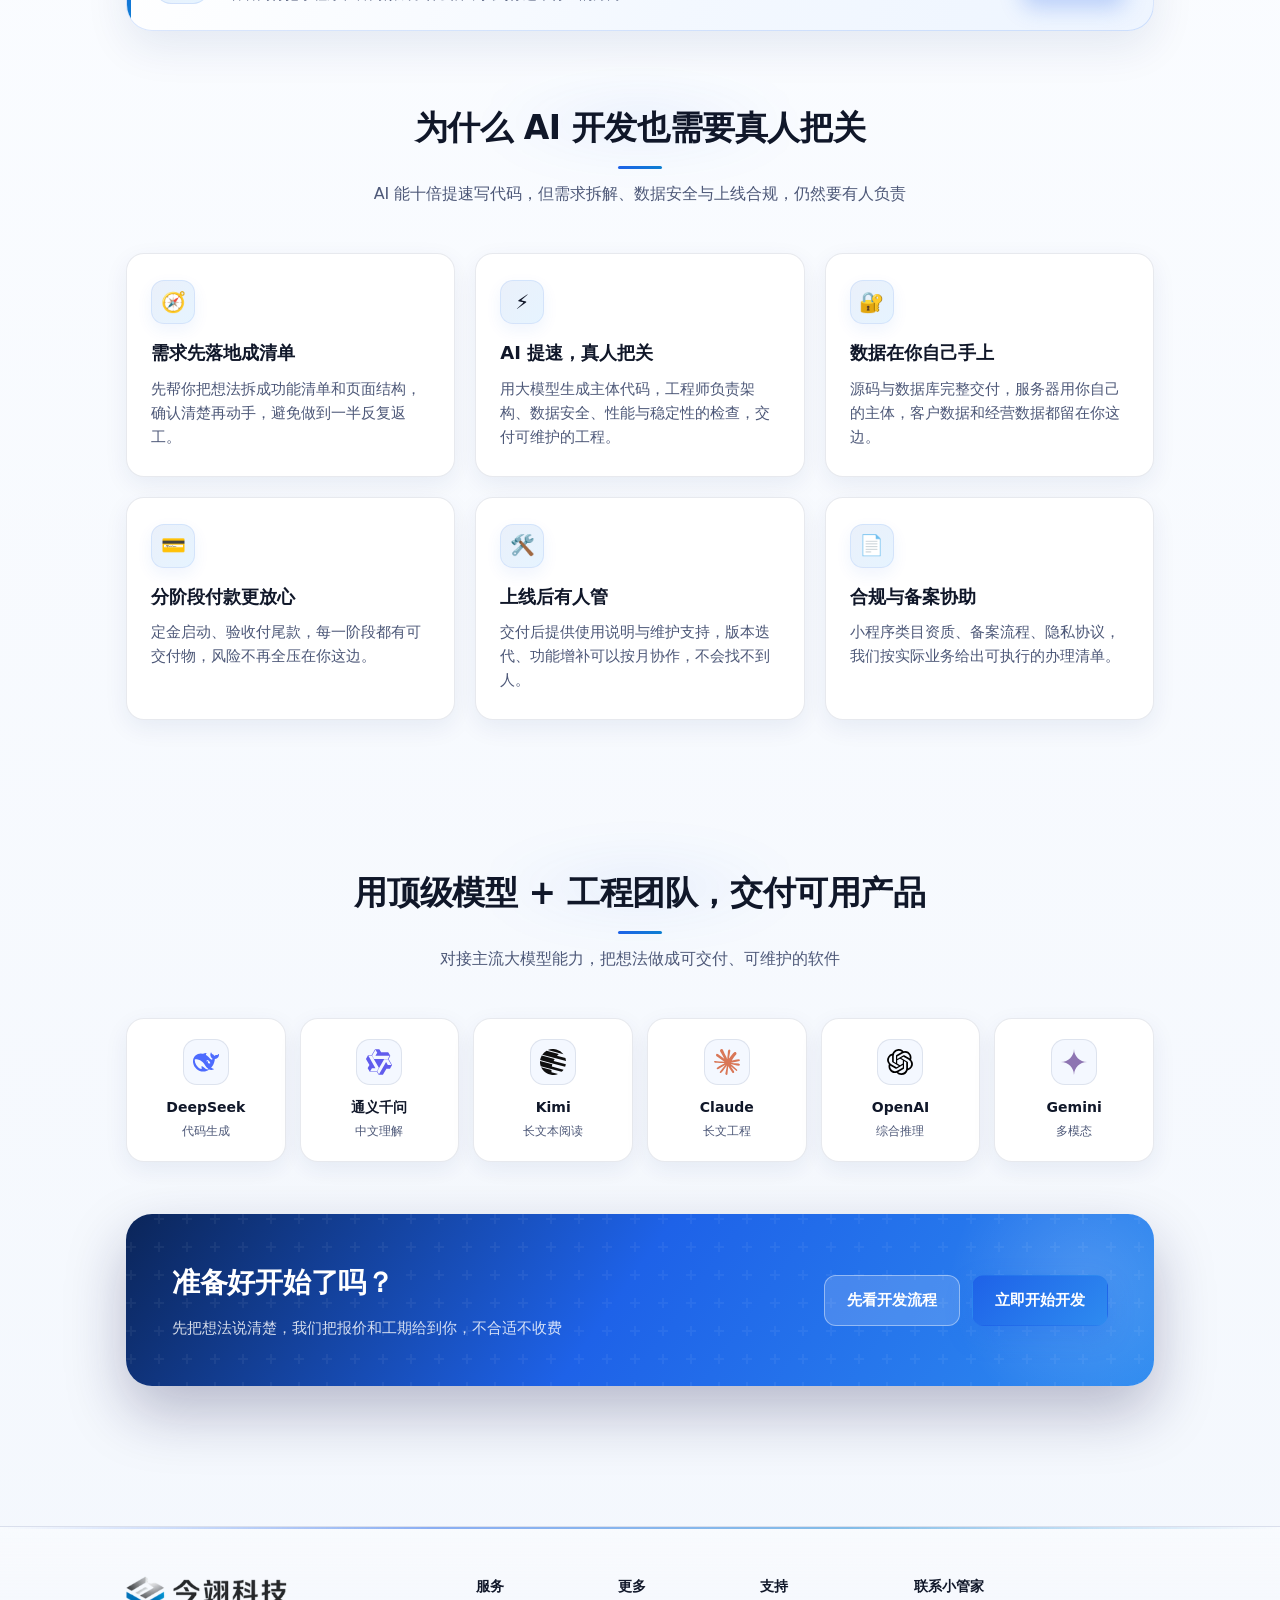
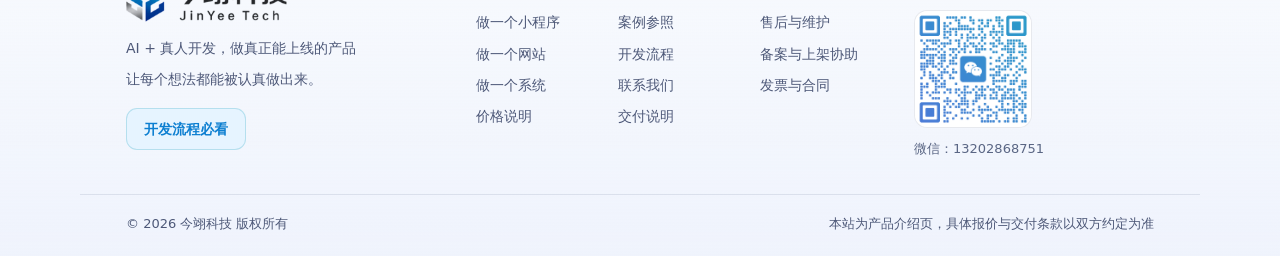
==== commit ff0bfb3b: "Remove delivered house case; add prominent case-reference entry on homepage" ====
--- a/index.html
+++ b/index.html
@@ -234,6 +234,19 @@
 </section>
 
 <!-- ============ 为什么选择 ============ -->
+<section class="section" style="padding-top:0;padding-bottom:0">
+  <div class="container">
+    <a class="ref-entry reveal" href="reference.html">
+      <span class="ref-entry-icon">📁</span>
+      <span class="ref-entry-txt">
+        <strong>184 个行业案例参照</strong>
+        <p>看看同行把小程序和官网做成了什么样，找到你这个行业的方向</p>
+      </span>
+      <span class="ref-entry-go">去看看<b>→</b></span>
+    </a>
+  </div>
+</section>
+
 <section class="section">
   <div class="container">
     <div class="section-head reveal">
--- a/assets/css/style.css
+++ b/assets/css/style.css
@@ -1012,3 +1012,47 @@
   .hs-item strong { font-size: 20px; }
   .hs-item span { font-size: 10.5px; }
 }
+
+
+/* ================= 首页「案例参照」入口条 ================= */
+.ref-entry {
+  display: flex; align-items: center; gap: 20px;
+  padding: 24px 28px; border-radius: var(--radius-lg);
+  background: linear-gradient(120deg, #ffffff, #f3f8ff 55%, #eef5ff);
+  border: 1px solid rgba(30,98,232,.16);
+  box-shadow: 0 16px 44px rgba(16,44,110,.09);
+  transition: transform .25s, box-shadow .25s, border-color .25s;
+  position: relative; overflow: hidden;
+}
+.ref-entry::before {
+  content: ""; position: absolute; left: 0; top: 0; bottom: 0; width: 4px;
+  background: linear-gradient(180deg, var(--brand), var(--accent));
+}
+.ref-entry:hover {
+  transform: translateY(-3px); border-color: rgba(30,98,232,.34);
+  box-shadow: 0 22px 56px rgba(16,44,110,.14);
+}
+.ref-entry-icon {
+  width: 54px; height: 54px; border-radius: 16px; flex-shrink: 0;
+  display: grid; place-items: center; font-size: 25px;
+  background: linear-gradient(135deg, var(--brand-soft), var(--accent-soft));
+  border: 1px solid rgba(30,98,232,.12);
+}
+.ref-entry-txt { flex: 1; min-width: 0; }
+.ref-entry-txt strong { display: block; font-size: 18px; font-weight: 800; margin-bottom: 5px; }
+.ref-entry-txt p { font-size: 13.8px; color: var(--muted); }
+.ref-entry-go {
+  flex-shrink: 0; display: inline-flex; align-items: center; gap: 6px;
+  padding: 11px 20px; border-radius: 12px; font-size: 14.5px; font-weight: 700;
+  background: linear-gradient(135deg, var(--brand), var(--violet)); color: #fff;
+  box-shadow: 0 8px 22px rgba(30,98,232,.26);
+}
+.ref-entry-go b { font-weight: 400; transition: transform .25s; }
+.ref-entry:hover .ref-entry-go b { transform: translateX(4px); }
+
+@media (max-width: 640px) {
+  .ref-entry { flex-wrap: wrap; gap: 14px; padding: 20px; }
+  .ref-entry-txt strong { font-size: 16.5px; }
+  .ref-entry-txt p { font-size: 13px; }
+  .ref-entry-go { width: 100%; justify-content: center; }
+}
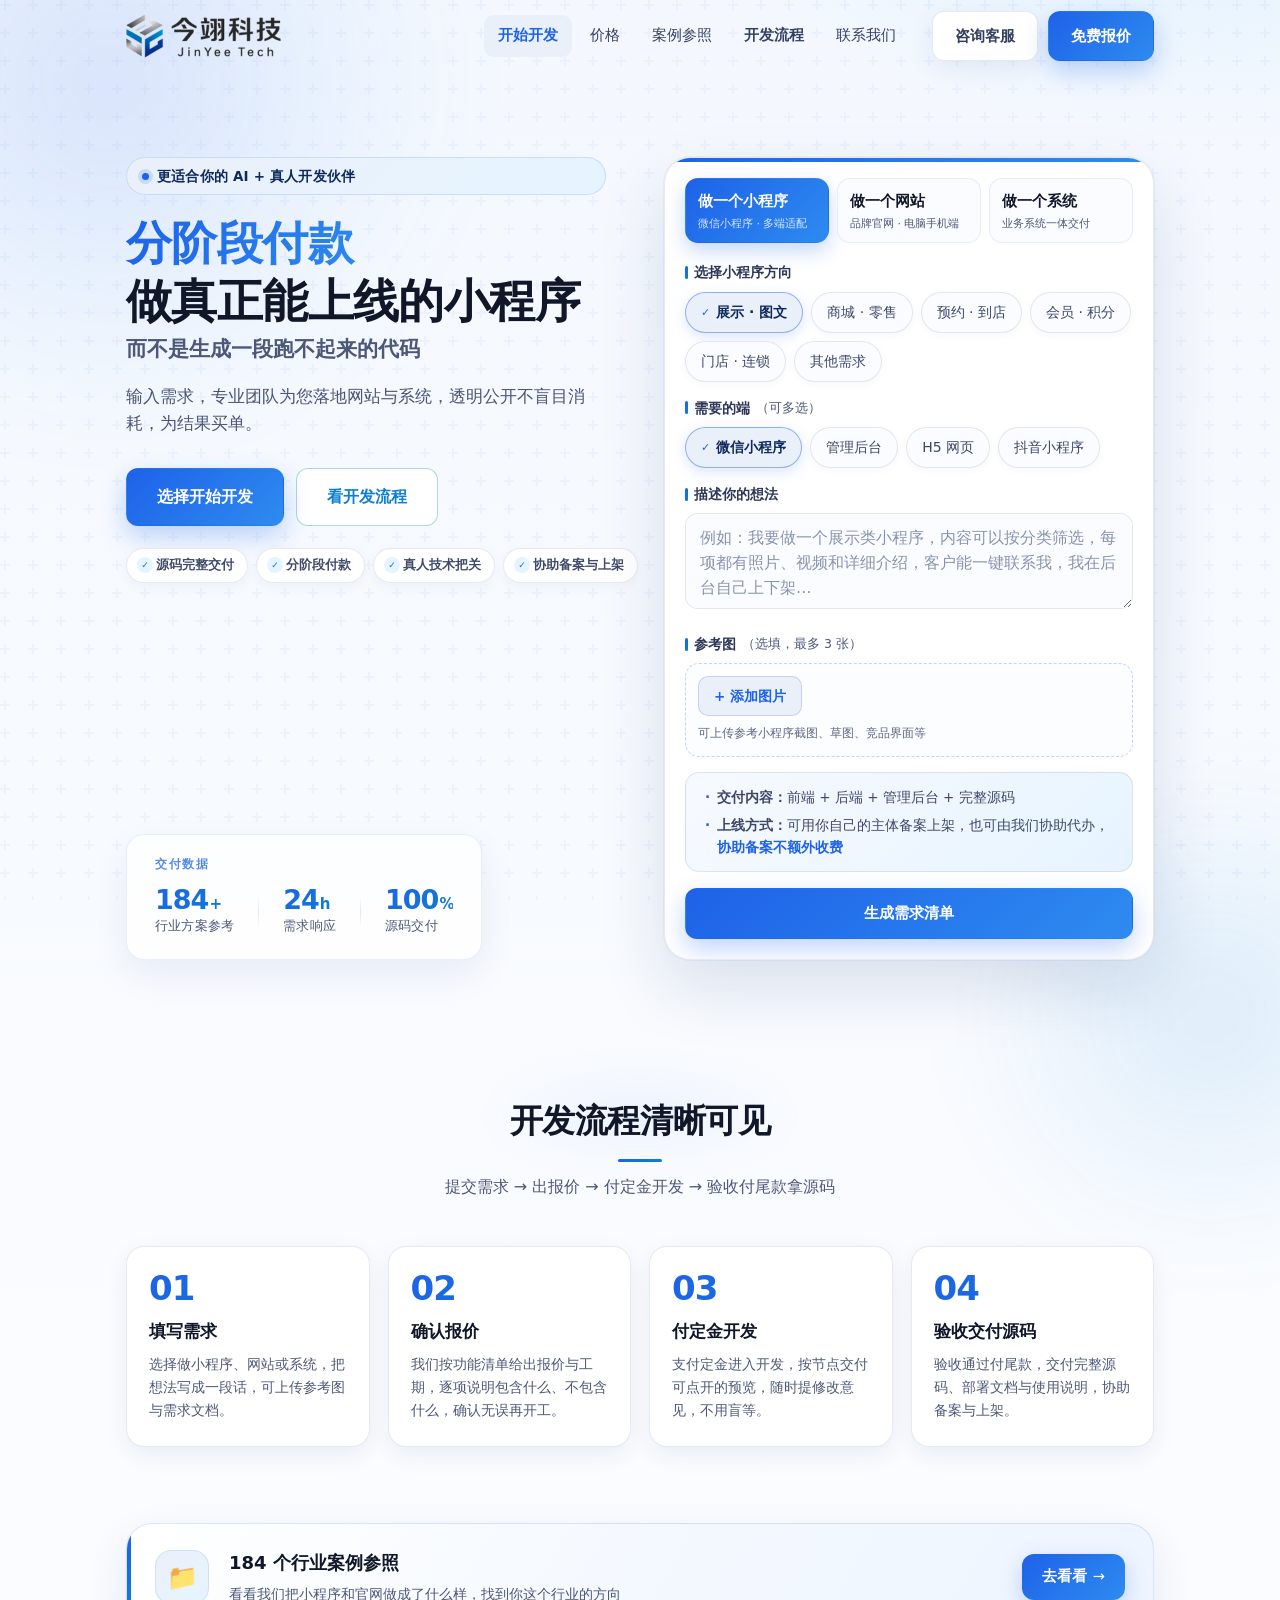
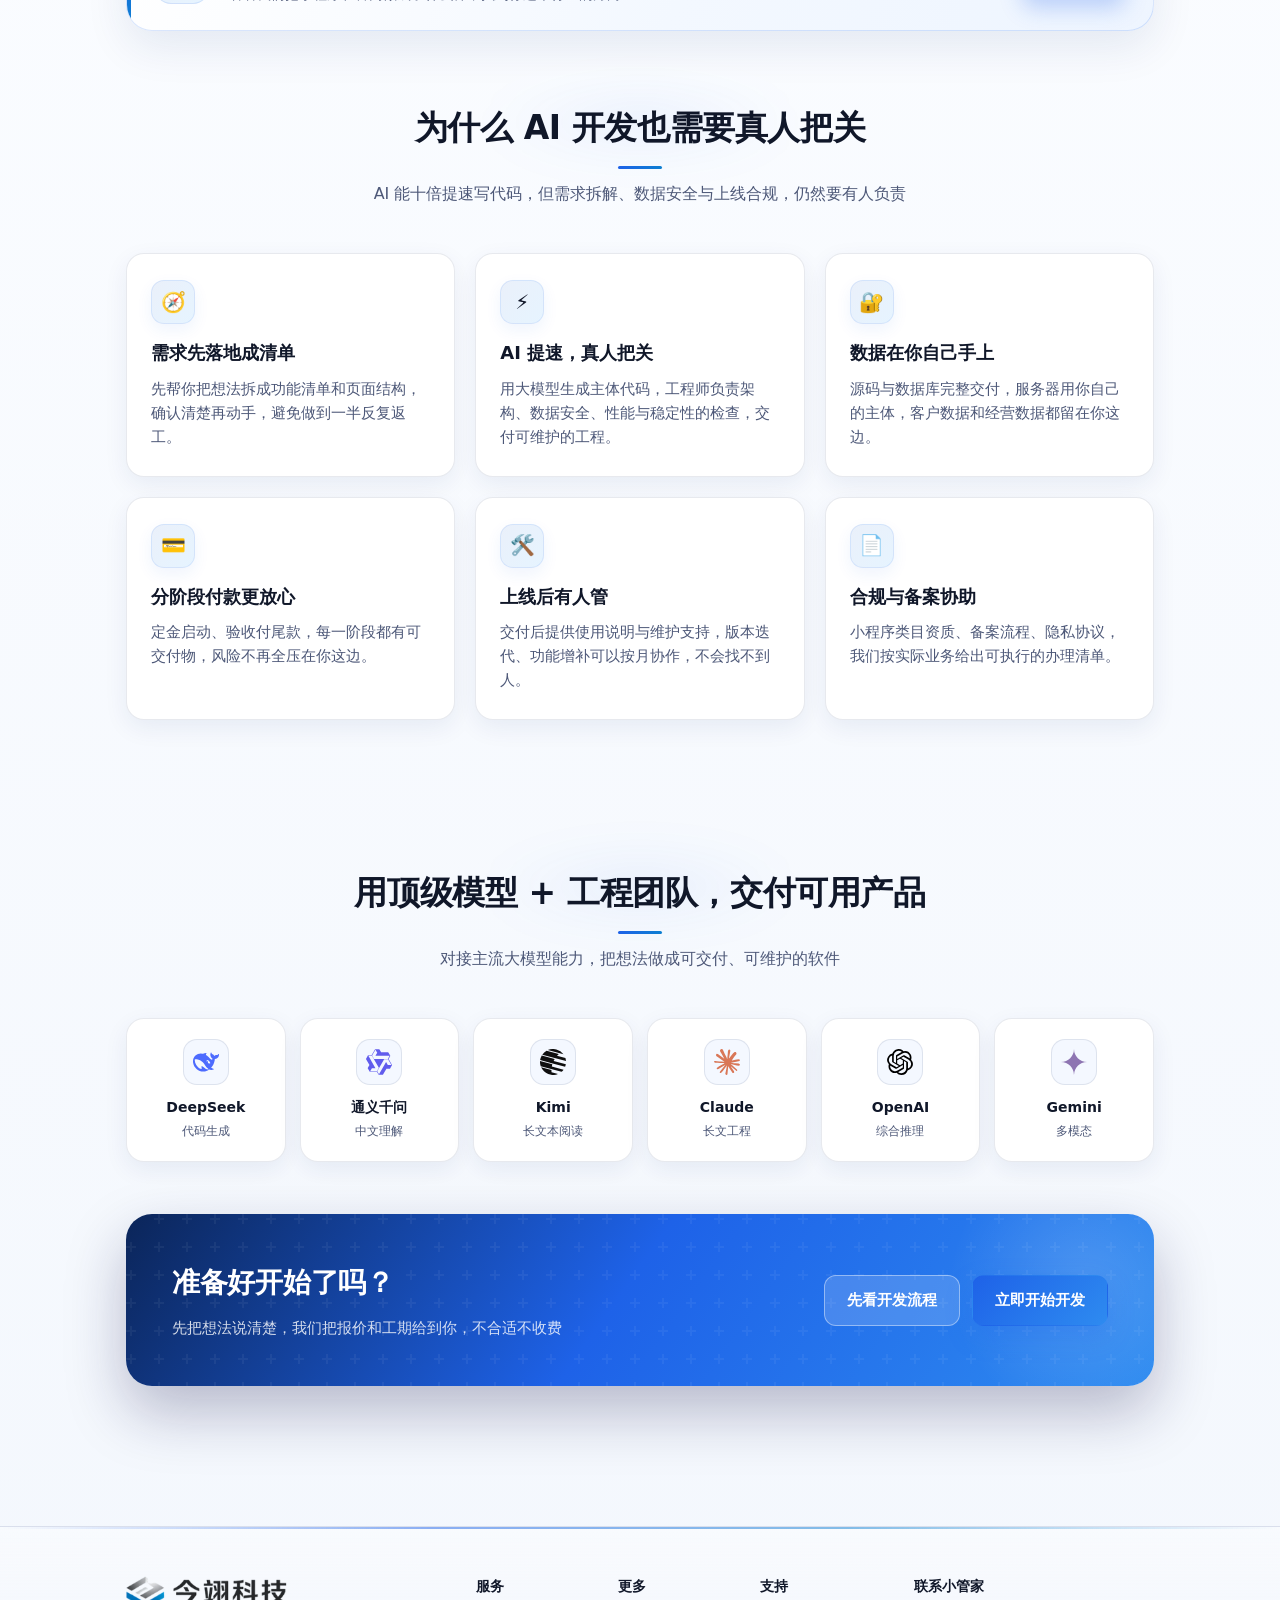
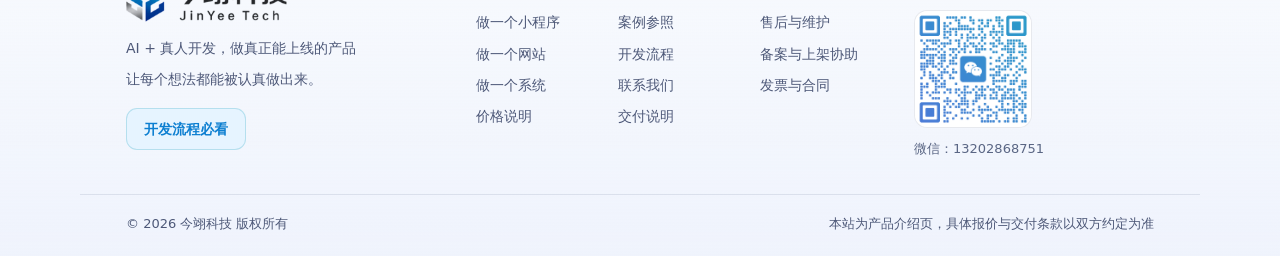
==== commit 9e0bae00: "Copy: homepage entry says 'our work'; unify wording on reference page" ====
--- a/index.html
+++ b/index.html
@@ -240,7 +240,7 @@
       <span class="ref-entry-icon">📁</span>
       <span class="ref-entry-txt">
         <strong>184 个行业案例参照</strong>
-        <p>看看同行把小程序和官网做成了什么样，找到你这个行业的方向</p>
+        <p>看看我们把小程序和官网做成了什么样，找到你这个行业的方向</p>
       </span>
       <span class="ref-entry-go">去看看<b>→</b></span>
     </a>
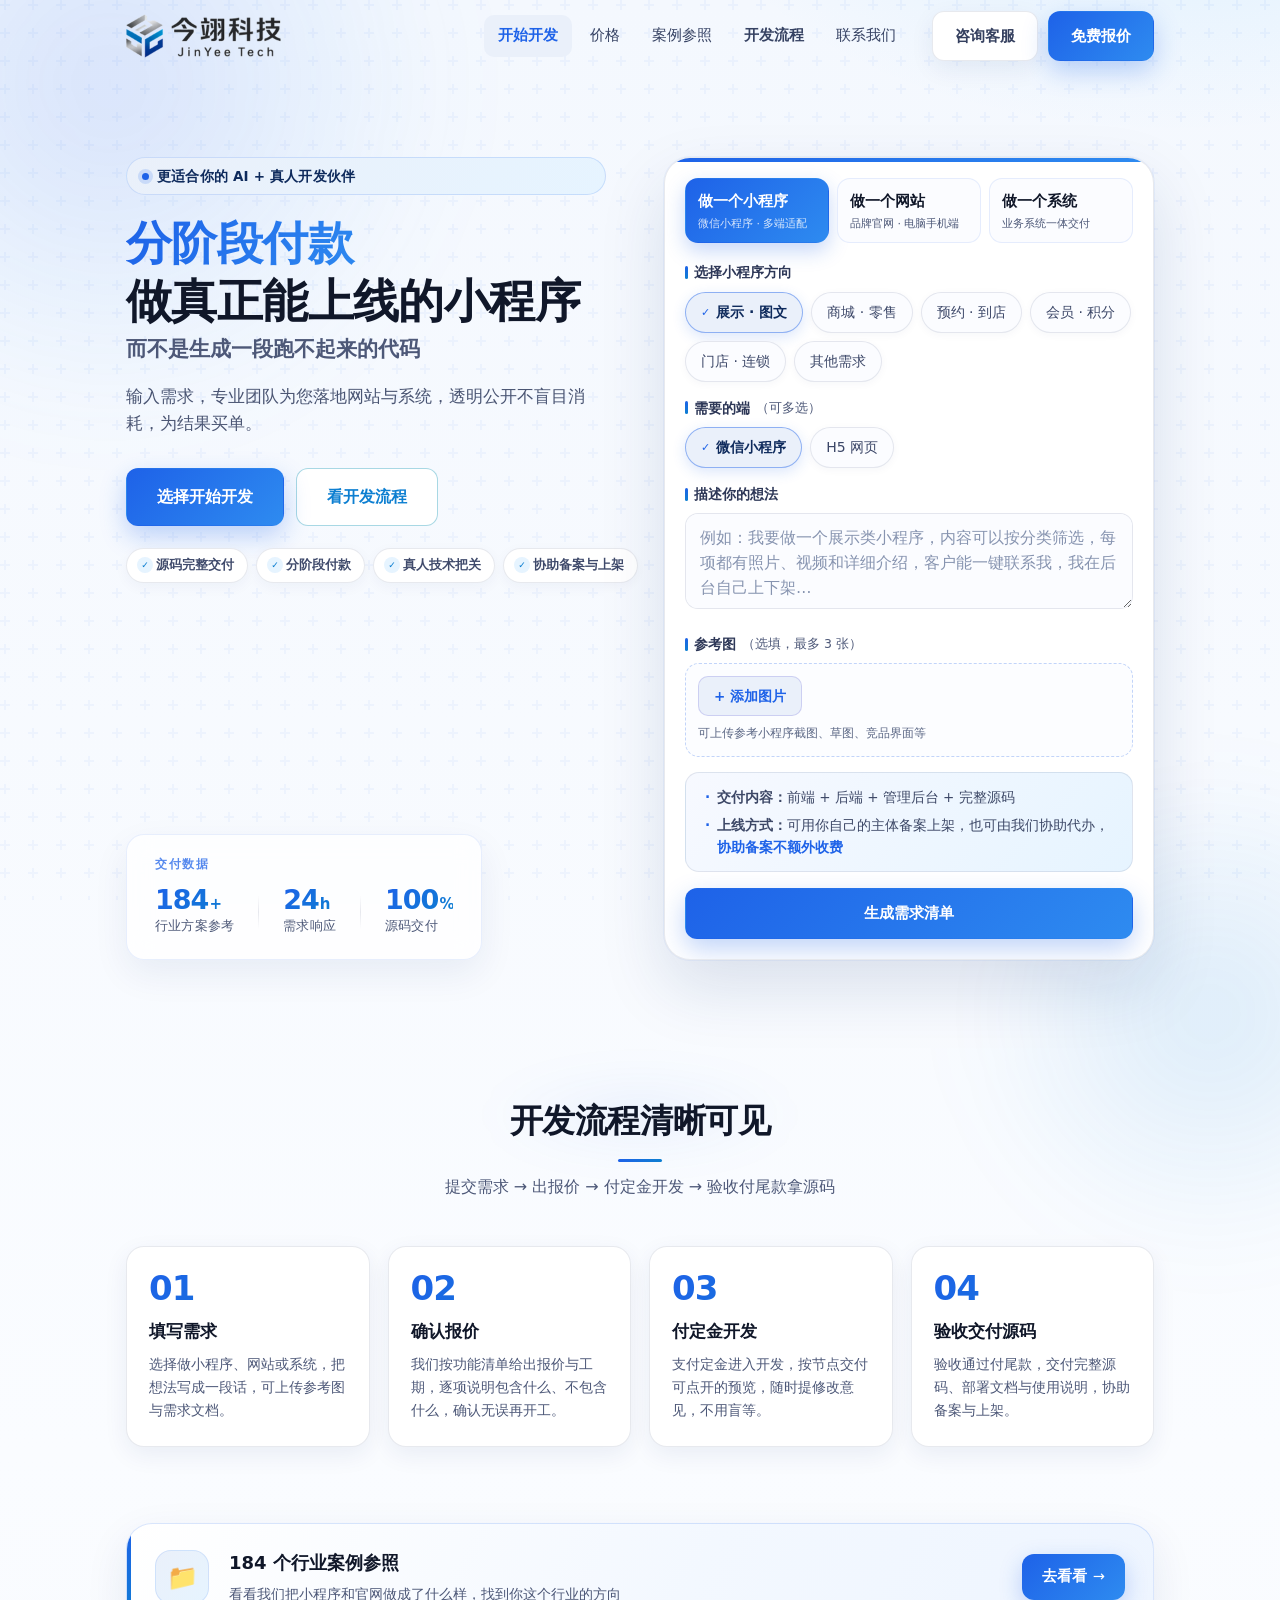
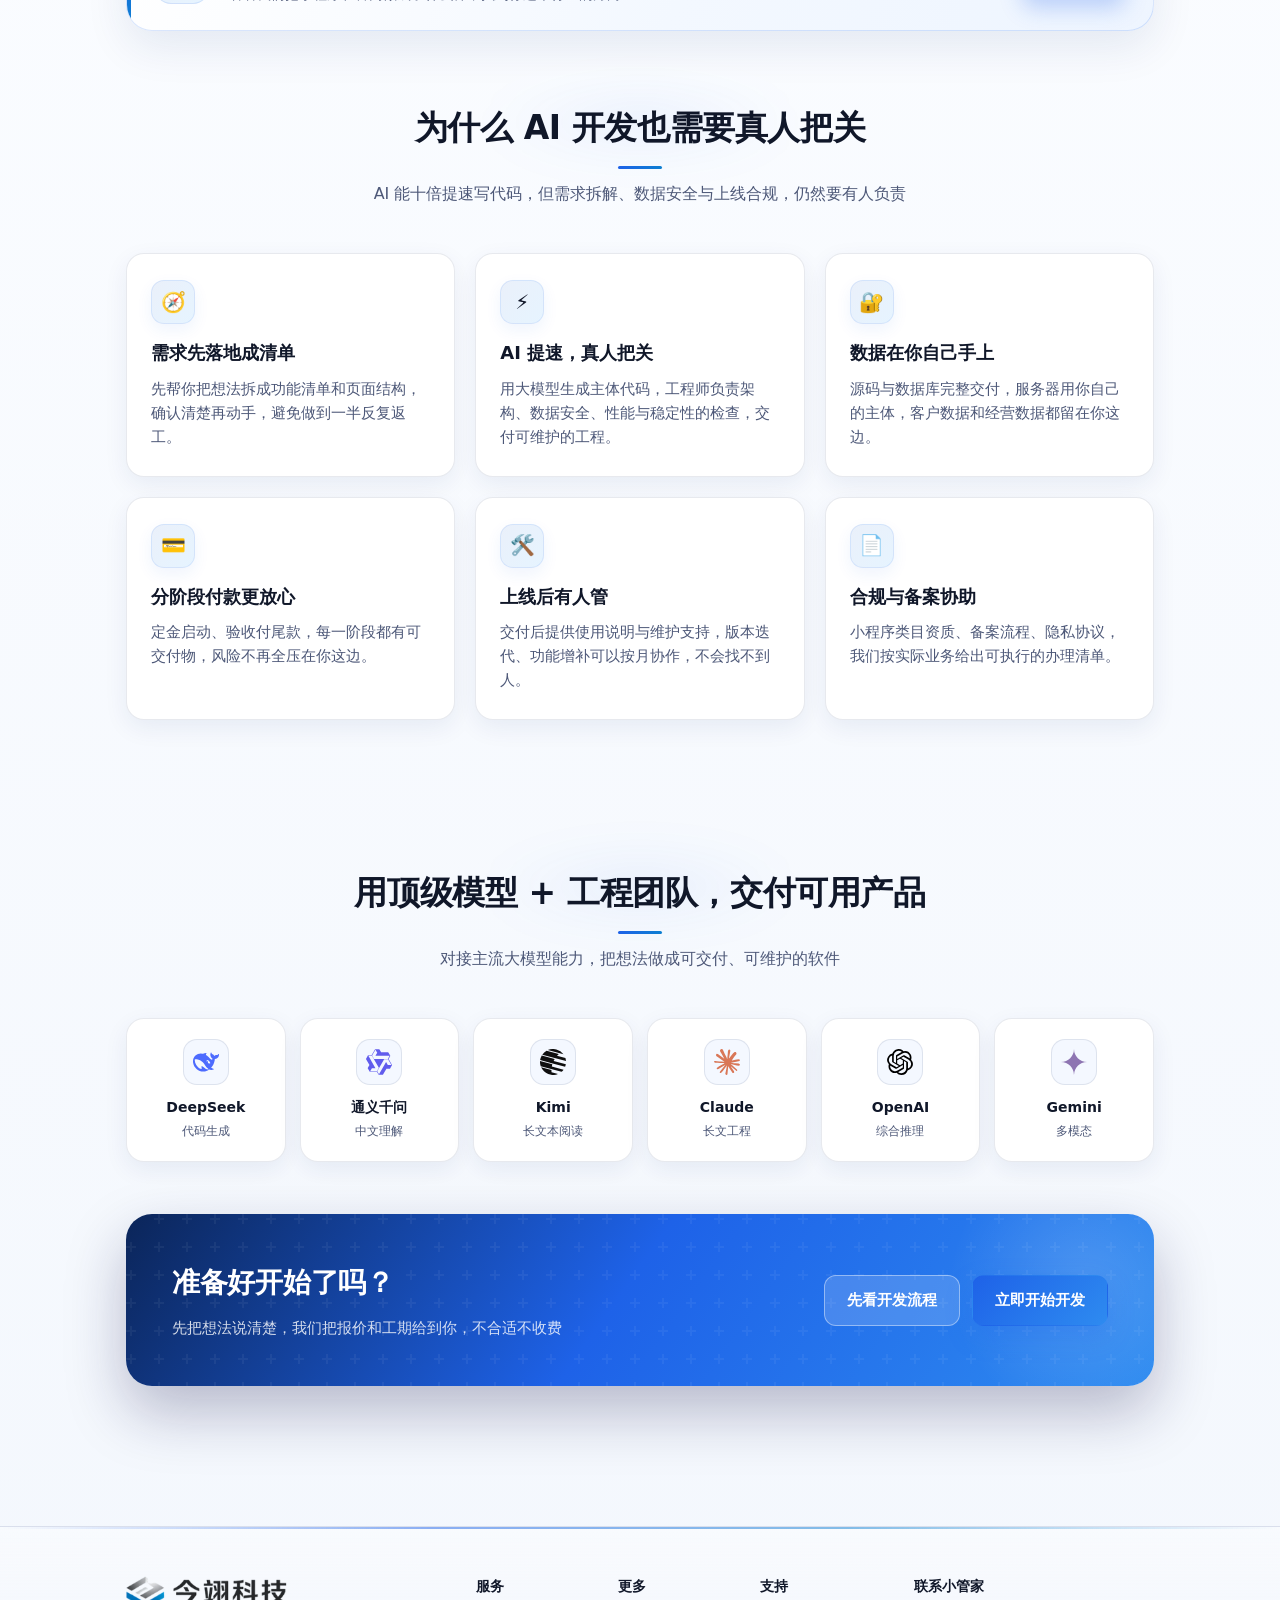
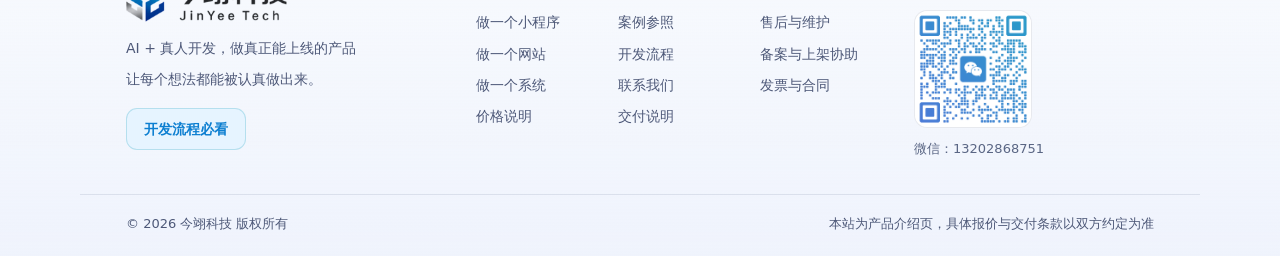
==== commit 58de4258: "Platform options: keep only WeChat mini-program + H5" ====
--- a/index.html
+++ b/index.html
@@ -96,9 +96,7 @@
           <label>需要的端 <span class="opt">（可多选）</span></label>
           <div class="chip-row" id="miniPlatform" data-multi="1">
             <button type="button" class="chip active" data-value="微信小程序">微信小程序</button>
-            <button type="button" class="chip" data-value="管理后台">管理后台</button>
             <button type="button" class="chip" data-value="H5 手机网页">H5 网页</button>
-            <button type="button" class="chip" data-value="抖音小程序">抖音小程序</button>
           </div>
         </div>
         <div class="field">
